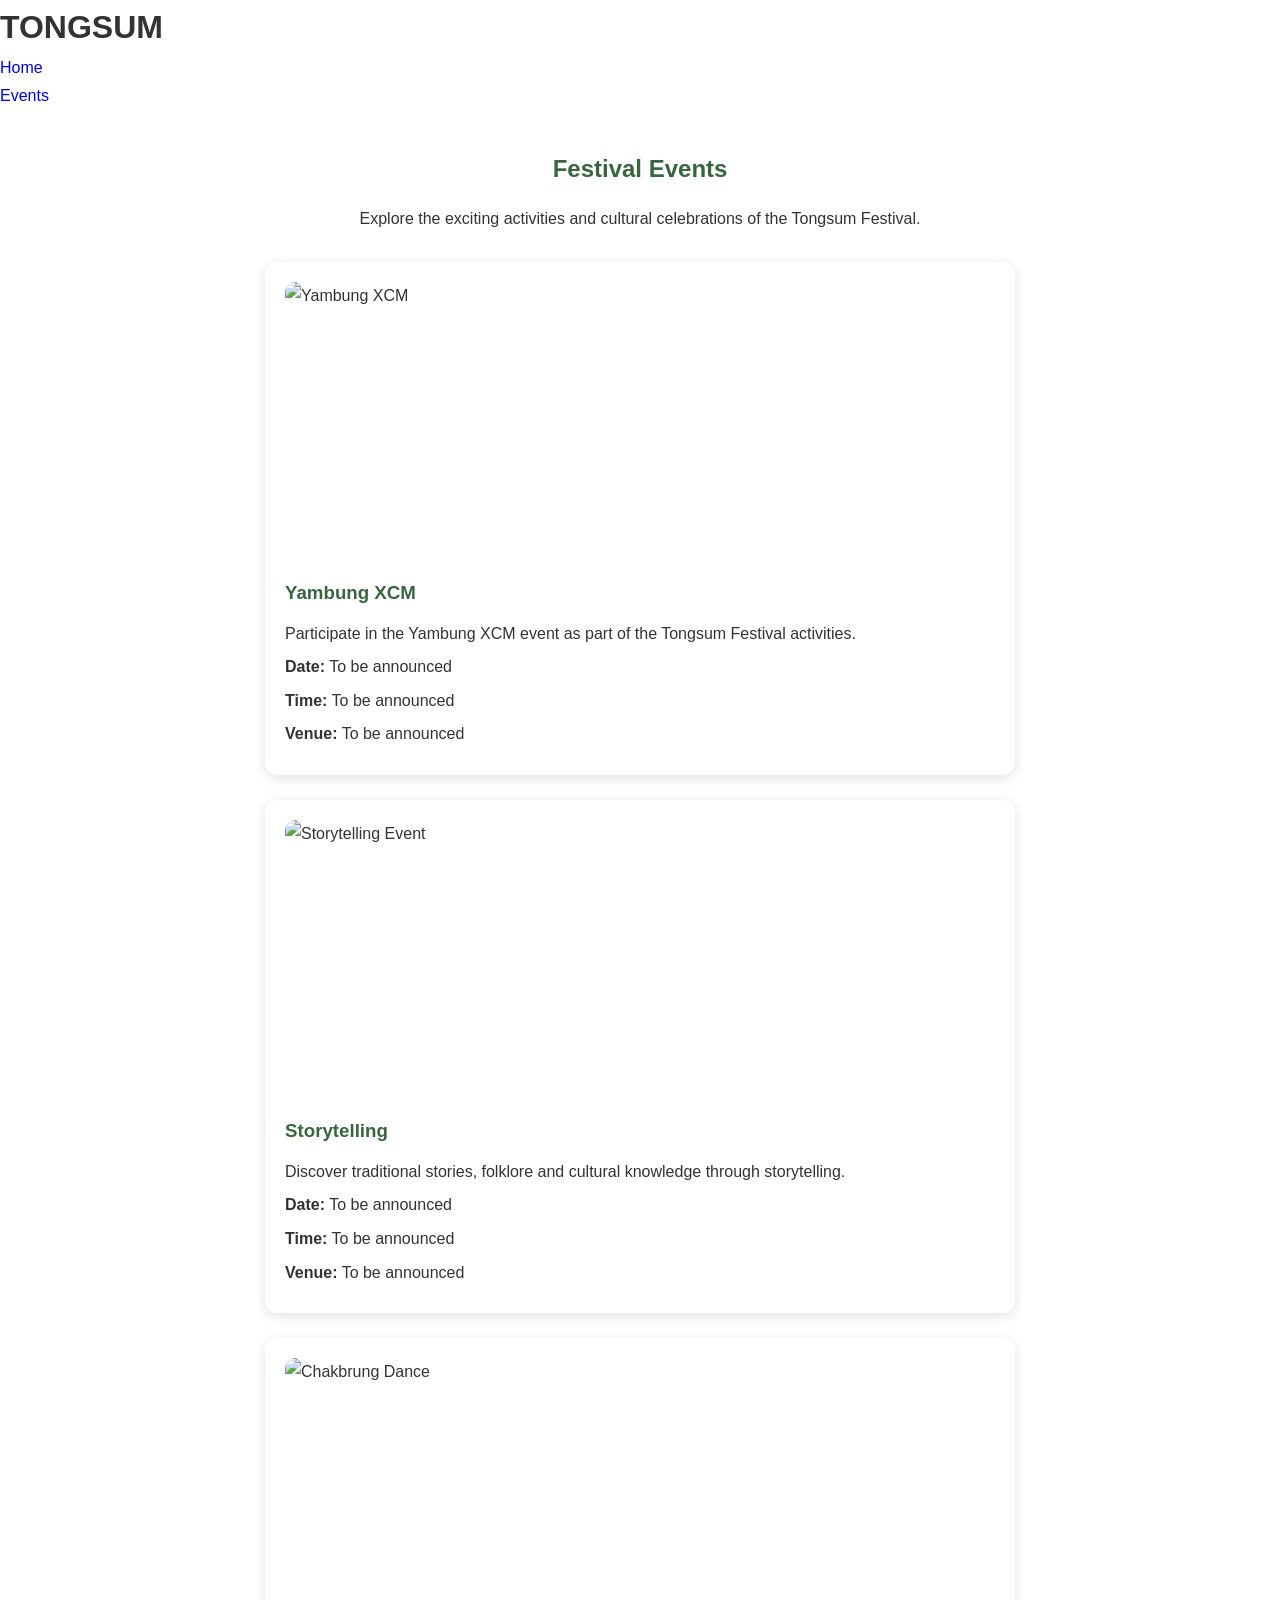
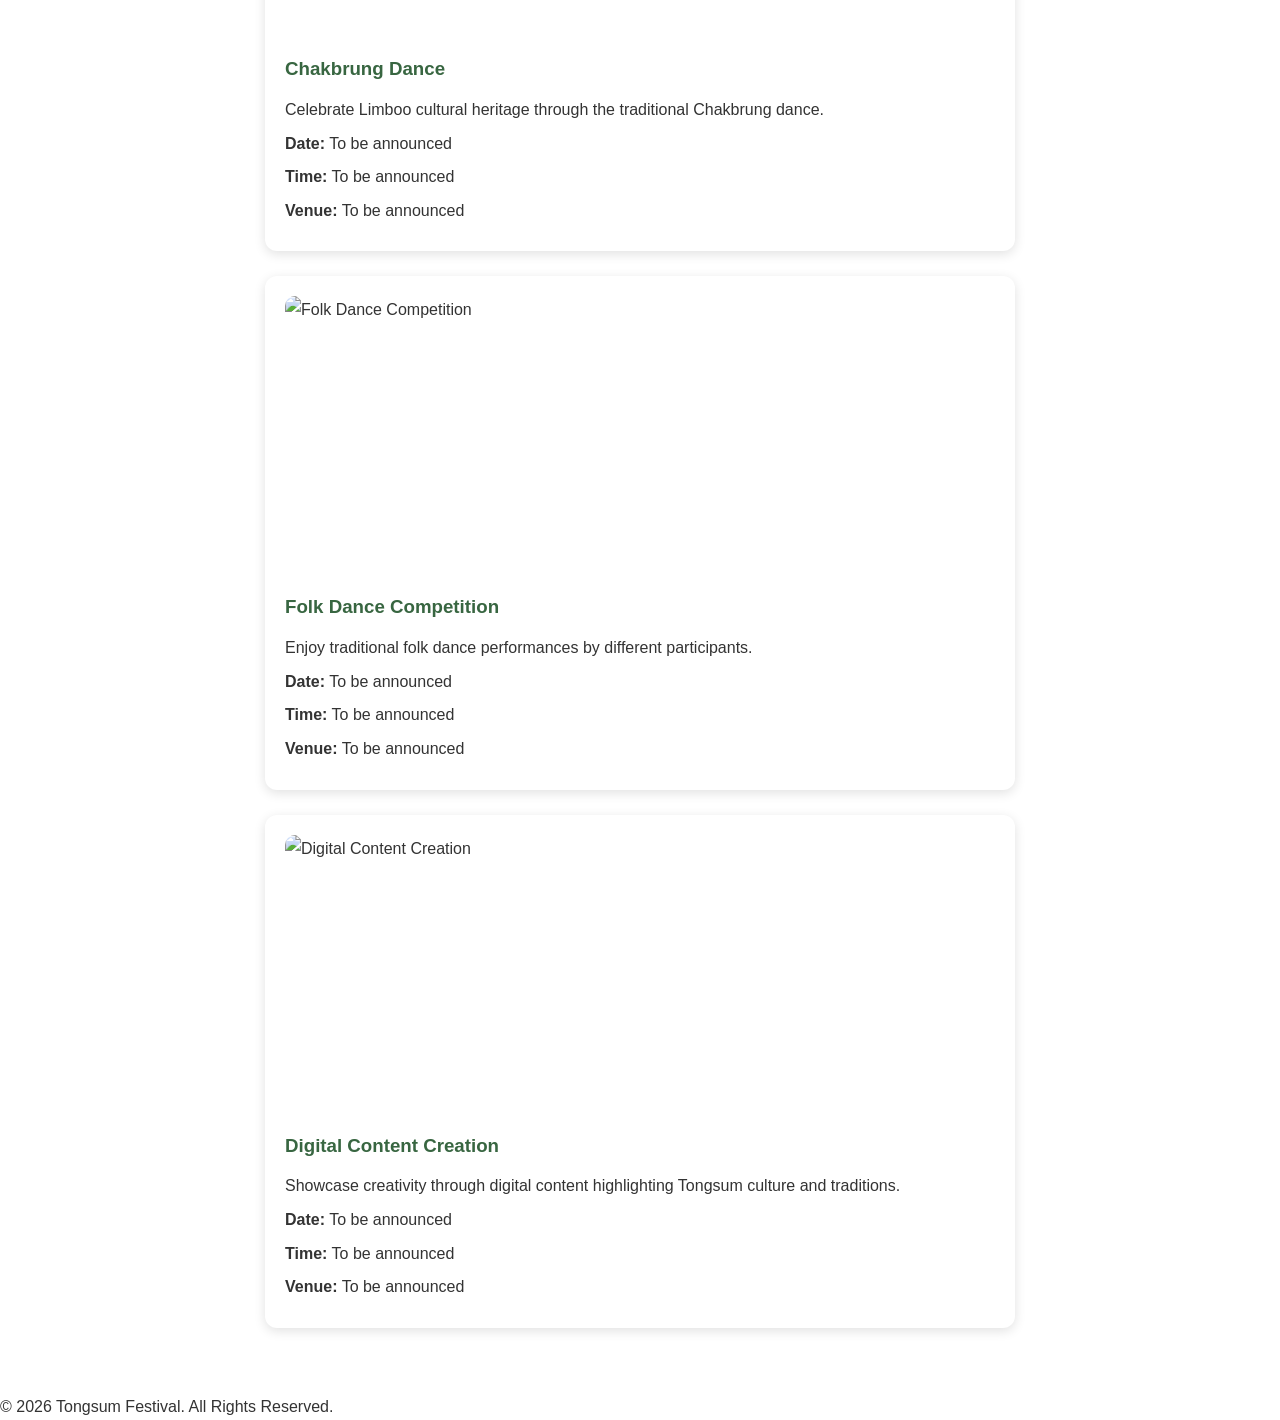
==== events.html @ 39ff5a94 "Add files via upload" ====
<!DOCTYPE html>
<html lang="en">

<head>
    <meta charset="UTF-8">
    <meta name="viewport" content="width=device-width, initial-scale=1.0">

    <title>Tongsum | Festival Events</title>

    <link rel="stylesheet" href="style.css">
</head>

<body>

    <!-- Header -->
    <header>
        <h1>TONGSUM</h1>

        <nav>
            <ul>
                <li><a href="index.html">Home</a></li>
                <li><a href="events.html">Events</a></li>
            </ul>
        </nav>
    </header>

    <!-- Events Section -->
    <main>

        <section class="events-section">

            <h2>Festival Events</h2>

            <p>
                Explore the exciting activities and cultural celebrations
                of the Tongsum Festival.
            </p>

            <!-- Event 1 -->
            <div class="event-card">

                <img src="images/yambung-xcm.jpg"
                     alt="Yambung XCM">

                <h3>Yambung XCM</h3>

                <p>
                    Participate in the Yambung XCM event as part
                    of the Tongsum Festival activities.
                </p>

                <p><strong>Date:</strong> To be announced</p>
                <p><strong>Time:</strong> To be announced</p>
                <p><strong>Venue:</strong> To be announced</p>

            </div>


            <!-- Event 2 -->
            <div class="event-card">

                <img src="images/storytelling.jpg"
                     alt="Storytelling Event">

                <h3>Storytelling</h3>

                <p>
                    Discover traditional stories, folklore and
                    cultural knowledge through storytelling.
                </p>

                <p><strong>Date:</strong> To be announced</p>
                <p><strong>Time:</strong> To be announced</p>
                <p><strong>Venue:</strong> To be announced</p>

            </div>


            <!-- Event 3 -->
            <div class="event-card">

                <img src="images/chakbrung.jpg"
                     alt="Chakbrung Dance">

                <h3>Chakbrung Dance</h3>

                <p>
                    Celebrate Limboo cultural heritage through
                    the traditional Chakbrung dance.
                </p>

                <p><strong>Date:</strong> To be announced</p>
                <p><strong>Time:</strong> To be announced</p>
                <p><strong>Venue:</strong> To be announced</p>

            </div>


            <!-- Event 4 -->
            <div class="event-card">

                <img src="images/folk-dance.jpg"
                     alt="Folk Dance Competition">

                <h3>Folk Dance Competition</h3>

                <p>
                    Enjoy traditional folk dance performances
                    by different participants.
                </p>

                <p><strong>Date:</strong> To be announced</p>
                <p><strong>Time:</strong> To be announced</p>
                <p><strong>Venue:</strong> To be announced</p>

            </div>


            <!-- Event 5 -->
            <div class="event-card">

                <img src="images/digital-content.jpg"
                     alt="Digital Content Creation">

                <h3>Digital Content Creation</h3>

                <p>
                    Showcase creativity through digital content
                    highlighting Tongsum culture and traditions.
                </p>

                <p><strong>Date:</strong> To be announced</p>
                <p><strong>Time:</strong> To be announced</p>
                <p><strong>Venue:</strong> To be announced</p>

            </div>

        </section>

    </main>


    <!-- Footer -->
    <footer>
        <p>&copy; 2026 Tongsum Festival. All Rights Reserved.</p>
    </footer>

</body>
</html>
---- style.css ----
/* GENERAL SETTINGS */
* {
    margin: 0;
    padding: 0;
    box-sizing: border-box;
    scroll-behavior: smooth;
}

:root {
    --green: #173e2b;
    --dark-green: #102c20;
    --gold: #d6ad61;
    --cream: #f8f6ef;
    --text: #333;
}

body {
    font-family: 'DM Sans', sans-serif;
    color: var(--text);
    line-height: 1.7;
    background: #fff;
}

.container {
    width: 88%;
    max-width: 1200px;
    margin: auto;
}

img {
    width: 100%;
    display: block;
    object-fit: cover;
}

a {
    text-decoration: none;
}


/* NAVIGATION */
.header {
    background: var(--dark-green);
    position: sticky;
    top: 0;
    z-index: 1000;
}

.navbar {
    min-height: 75px;
    display: flex;
    justify-content: space-between;
    align-items: center;
}

.logo,
.footer-logo {
    font-family: 'Playfair Display', serif;
    font-size: 28px;
    font-weight: 700;
    color: white;
}

.logo span,
.footer-logo span {
    color: var(--gold);
}

.nav-links {
    display: flex;
    gap: 32px;
    list-style: none;
}

.nav-links a {
    color: white;
    font-size: 14px;
    transition: 0.3s;
}

.nav-links a:hover {
    color: var(--gold);
}

.menu-toggle {
    display: none;
    border: none;
    background: transparent;
    color: white;
    font-size: 27px;
    cursor: pointer;
}


/* HERO */
.hero {
    min-height: 650px;
    background:
        url("images/hero.jpg") center/cover no-repeat;
    position: relative;
    display: flex;
    align-items: center;
    color: white;
}

.hero-overlay {
    position: absolute;
    inset: 0;
    background: linear-gradient(
        90deg,
        rgba(8, 30, 19, 0.88),
        rgba(8, 30, 19, 0.35)
    );
}

.hero-content {
    position: relative;
    z-index: 1;
    padding-top: 60px;
    padding-bottom: 60px;
}

.eyebrow {
    color: var(--gold);
    font-size: 12px;
    font-weight: 700;
    letter-spacing: 3px;
    margin-bottom: 12px;
}

.hero h1 {
    font-family: 'Playfair Display', serif;
    font-size: clamp(65px, 10vw, 110px);
    line-height: 1.1;
    letter-spacing: 5px;
}

.hero h2 {
    font-family: 'Playfair Display', serif;
    font-size: clamp(23px, 4vw, 38px);
    margin: 15px 0;
}

.hero-content > p:not(.eyebrow) {
    max-width: 570px;
    color: #eee;
    margin-bottom: 30px;
}

.btn {
    display: inline-block;
    background: var(--gold);
    color: var(--dark-green);
    padding: 13px 28px;
    border-radius: 4px;
    font-weight: 700;
    transition: 0.3s;
}

.btn:hover {
    background: white;
    transform: translateY(-3px);
}


/* COMMON SECTION */
.section {
    padding-top: 90px;
    padding-bottom: 90px;
}

.section-heading {
    text-align: center;
    margin-bottom: 50px;
}

.section-heading h2 {
    font-family: 'Playfair Display', serif;
    font-size: clamp(29px, 4vw, 42px);
    color: var(--green);
}

.heading-line {
    display: block;
    height: 3px;
    width: 65px;
    background: var(--gold);
    margin: 17px auto;
}

.light h2 {
    color: white;
}


/* ABOUT */
.about-grid,
.culture-grid {
    display: grid;
    grid-template-columns: 1fr 1fr;
    align-items: center;
    gap: 55px;
}

.about-image img,
.culture-image img {
    height: 400px;
    border-radius: 8px;
}

.about-text h3,
.culture-content h3 {
    font-family: 'Playfair Display', serif;
    font-size: 29px;
    color: var(--green);
    margin-bottom: 18px;
}

.about-text p,
.culture-content p {
    margin-bottom: 15px;
    color: #666;
}


/* SIGNIFICANCE */
.significance {
    background: var(--green);
}

.cards {
    display: grid;
    grid-template-columns: repeat(4, 1fr);
    gap: 22px;
}

.info-card {
    background: rgba(255,255,255,0.08);
    border: 1px solid rgba(255,255,255,0.15);
    border-radius: 8px;
    padding: 30px 22px;
    text-align: center;
    color: white;
    transition: 0.3s;
}

.info-card:hover {
    transform: translateY(-8px);
    background: rgba(255,255,255,0.14);
}

.card-icon {
    font-size: 42px;
    margin-bottom: 15px;
}

.info-card h3 {
    color: var(--gold);
    margin-bottom: 12px;
    font-family: 'Playfair Display', serif;
    font-size: 22px;
}

.info-card p {
    color: #e3e8e3;
    font-size: 14px;
}


/* CULTURE */
.culture-grid {
    grid-template-columns: 1fr 1fr;
}


/* TRADITIONS */
.traditions {
    background: var(--dark-green);
}

.tradition-grid {
    display: grid;
    grid-template-columns: repeat(3, 1fr);
    gap: 25px;
}

.tradition-item {
    overflow: hidden;
    border-radius: 8px;
    background: white;
}

.tradition-item img {
    height: 250px;
    transition: 0.5s;
}

.tradition-item:hover img {
    transform: scale(1.06);
}

.tradition-caption {
    padding: 22px;
}

.tradition-caption h3 {
    color: var(--green);
    font-family: 'Playfair Display', serif;
    margin-bottom: 8px;
}

.tradition-caption p {
    font-size: 14px;
    color: #666;
}


/* QUOTE */
.quote-section {
    background: var(--cream);
    padding: 75px 0;
    text-align: center;
}

.quote-mark {
    color: var(--gold);
    font-family: Georgia, serif;
    font-size: 90px;
    line-height: 1;
}

.quote-section h2 {
    max-width: 800px;
    margin: auto;
    font-family: 'Playfair Display', serif;
    font-size: clamp(25px, 4vw, 39px);
    color: var(--green);
}

.quote-subtitle {
    color: #98783c;
    letter-spacing: 2px;
    margin-top: 20px;
    font-size: 12px;
    font-weight: 700;
}


/* GALLERY */
.gallery-intro {
    color: #777;
    margin-top: 12px;
}

.gallery-grid {
    display: grid;
    grid-template-columns: repeat(2, 1fr);
    gap: 20px;
}

.gallery-grid img {
    height: 300px;
    border-radius: 8px;
    transition: 0.3s;
}

.gallery-grid img:hover {
    transform: scale(1.02);
}


/* FOOTER */
.footer {
    background: #0b2017;
    color: white;
    padding-top: 55px;
}

.footer-content {
    display: flex;
    justify-content: space-between;
    gap: 40px;
    padding-bottom: 40px;
}

.footer-content > div:first-child {
    max-width: 350px;
}

.footer-content p {
    color: #c4cec7;
    margin-top: 15px;
}

.footer-links {
    display: flex;
    flex-direction: column;
    gap: 8px;
}

.footer-links h3 {
    color: var(--gold);
    margin-bottom: 10px;
}

.footer-links a {
    color: #c4cec7;
}

.footer-links a:hover {
    color: var(--gold);
}

.copyright {
    border-top: 1px solid #34473c;
    padding: 20px;
    text-align: center;
    color: #aebbb2;
    font-size: 13px;
}


/* RESPONSIVE DESIGN */
@media (max-width: 900px) {

    .cards {
        grid-template-columns: repeat(2, 1fr);
    }

    .about-grid,
    .culture-grid {
        gap: 30px;
    }

    .nav-links {
        gap: 17px;
    }
}


@media (max-width: 650px) {

    .container {
        width: 90%;
    }

    .navbar {
        min-height: 65px;
    }

    .menu-toggle {
        display: block;
    }

    .nav-links {
        display: none;
        position: absolute;
        top: 65px;
        left: 0;
        width: 100%;
        background: var(--dark-green);
        flex-direction: column;
        padding: 20px 5%;
        gap: 18px;
    }

    .nav-links.active {
        display: flex;
    }

    .hero {
        min-height: 570px;
        background-position: center;
    }

    .hero h1 {
        letter-spacing: 2px;
    }

    .section {
        padding-top: 65px;
        padding-bottom: 65px;
    }

    .about-grid,
    .culture-grid {
        grid-template-columns: 1fr;
    }

    .about-image img,
    .culture-image img {
        height: 280px;
    }

    .cards {
        grid-template-columns: 1fr;
    }

    .tradition-grid {
        grid-template-columns: 1fr;
    }

    .gallery-grid {
        grid-template-columns: 1fr;
    }

    .gallery-grid img {
        height: 250px;
    }

    .footer-content {
        flex-direction: column;
    }
}


/* Events Page */

.events-section {
    padding: 40px 8%;
    text-align: center;
}

.events-section h2 {
    color: #386641;
    margin-bottom: 15px;
}

.events-section > p {
    margin-bottom: 30px;
}

.event-card {
    background: #ffffff;
    padding: 20px;
    margin: 25px auto;
    max-width: 750px;
    border-radius: 12px;
    box-shadow: 0 3px 12px rgba(0, 0, 0, 0.12);
    text-align: left;
}

.event-card img {
    width: 100%;
    height: 280px;
    object-fit: cover;
    border-radius: 10px;
    margin-bottom: 15px;
}

.event-card h3 {
    color: #386641;
    margin-bottom: 12px;
}

.event-card p {
    margin: 8px 0;
    line-height: 1.6;
}

@media (max-width: 600px) {
    .events-section {
        padding: 25px 5%;
    }

    .event-card img {
        height: 200px;
    }
}
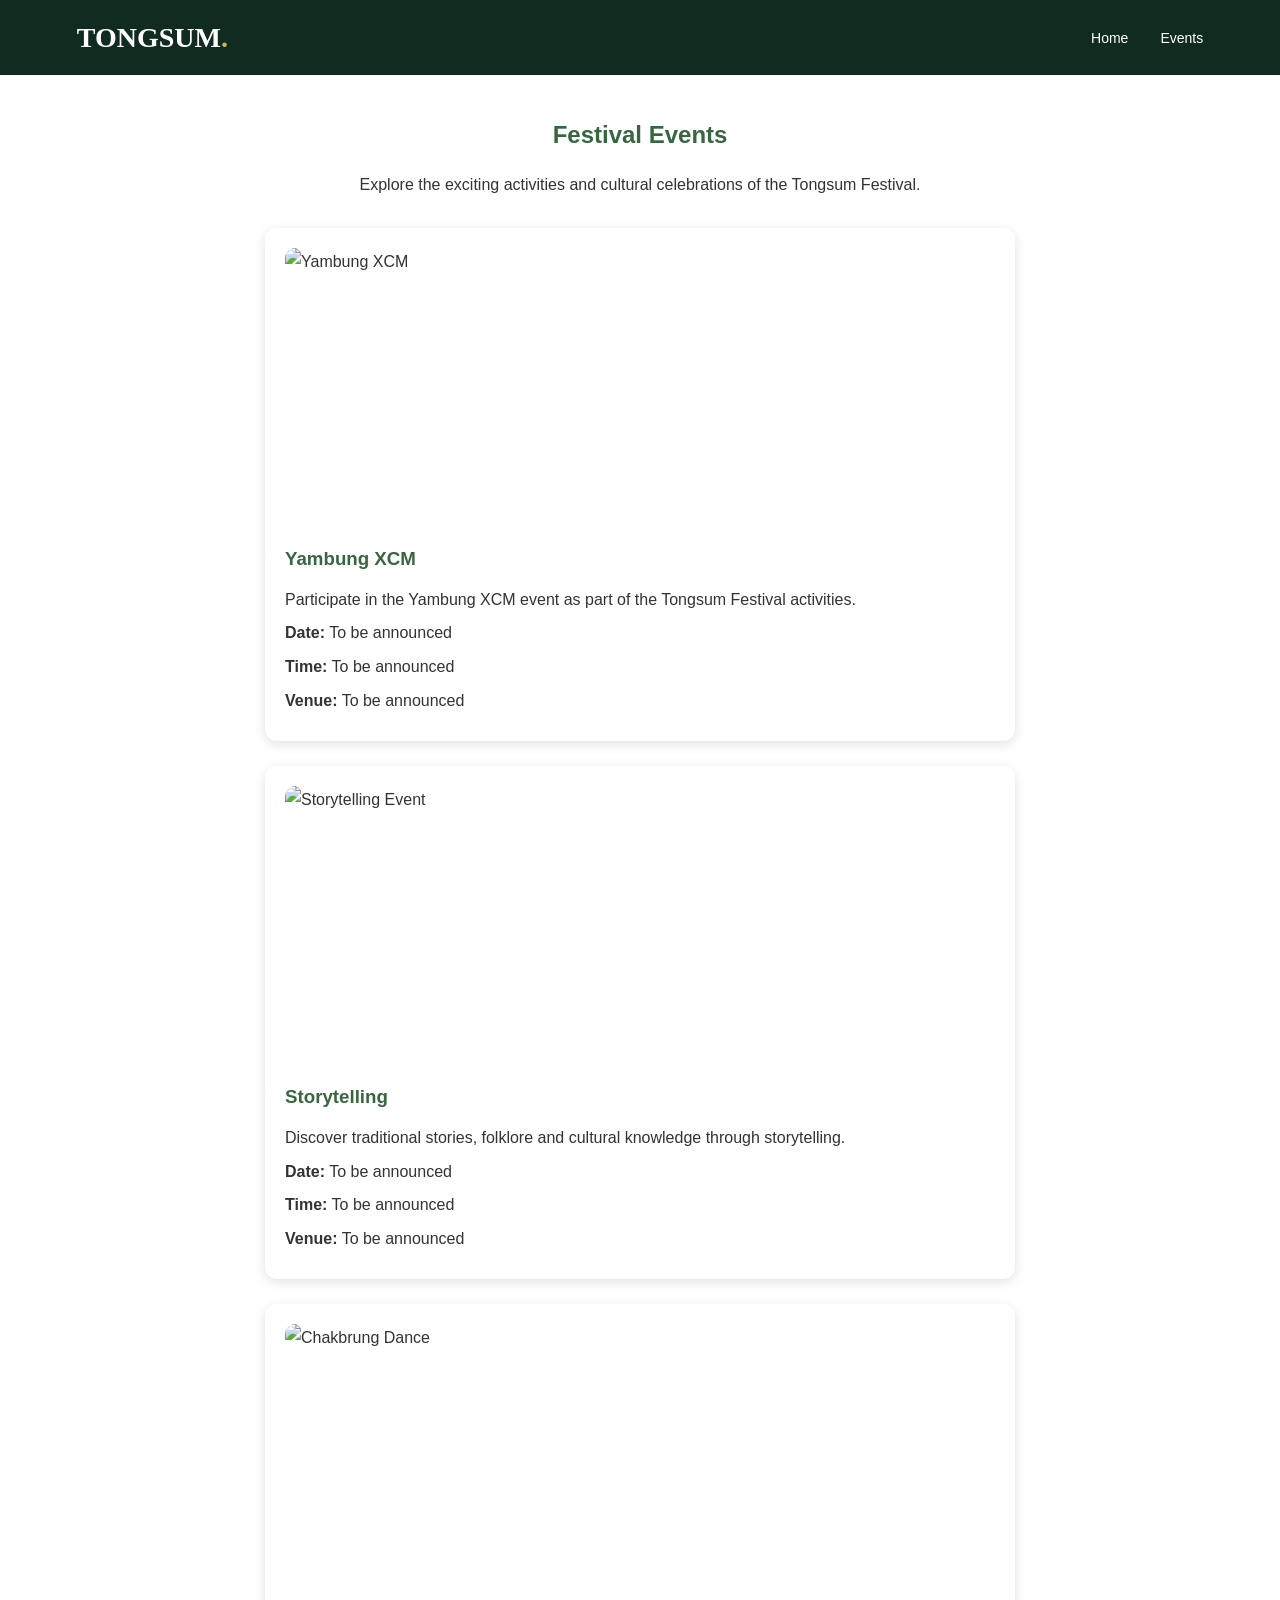
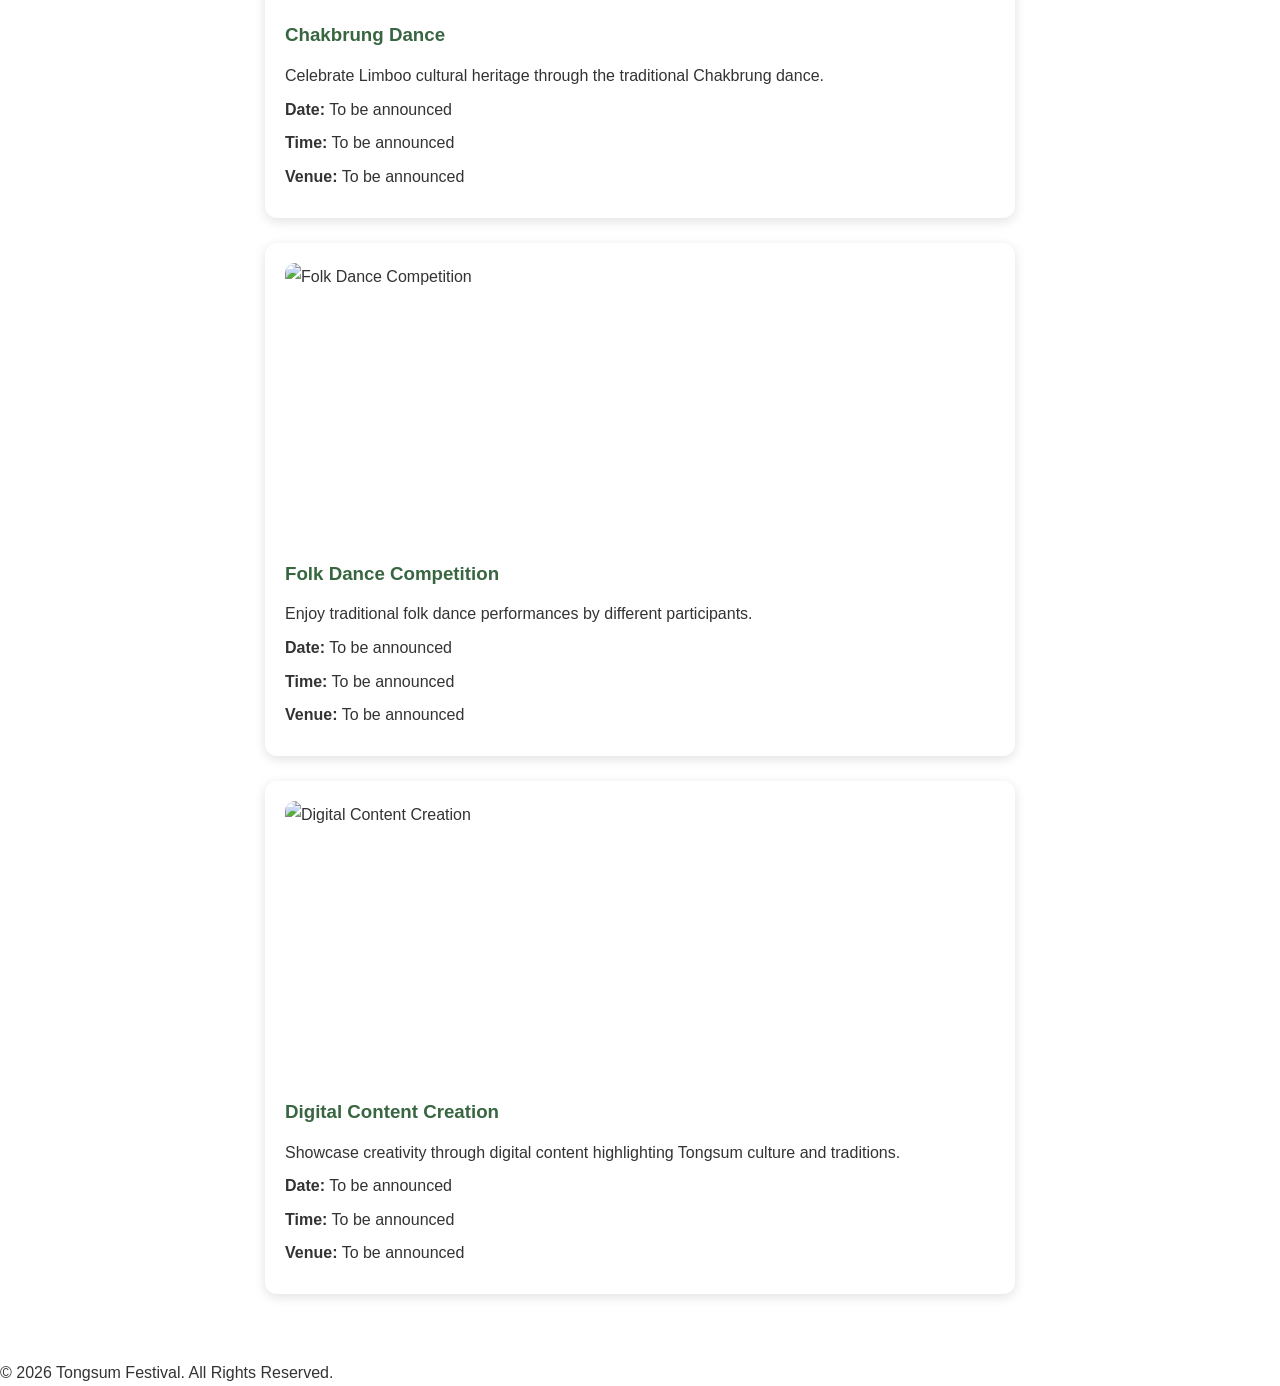
==== commit 3c94b02d: "Add files via upload" ====
--- a/events.html
+++ b/events.html
@@ -14,16 +14,22 @@
 <body>
 
     <!-- Header -->
-    <header>
-        <h1>TONGSUM</h1>
+<header class="header">
+    <div class="container navbar">
+
+        <a href="index.html" class="logo">
+            TONGSUM<span>.</span>
+        </a>
 
         <nav>
-            <ul>
+            <ul class="nav-links">
                 <li><a href="index.html">Home</a></li>
                 <li><a href="events.html">Events</a></li>
             </ul>
         </nav>
-    </header>
+
+    </div>
+</header>
 
     <!-- Events Section -->
     <main>
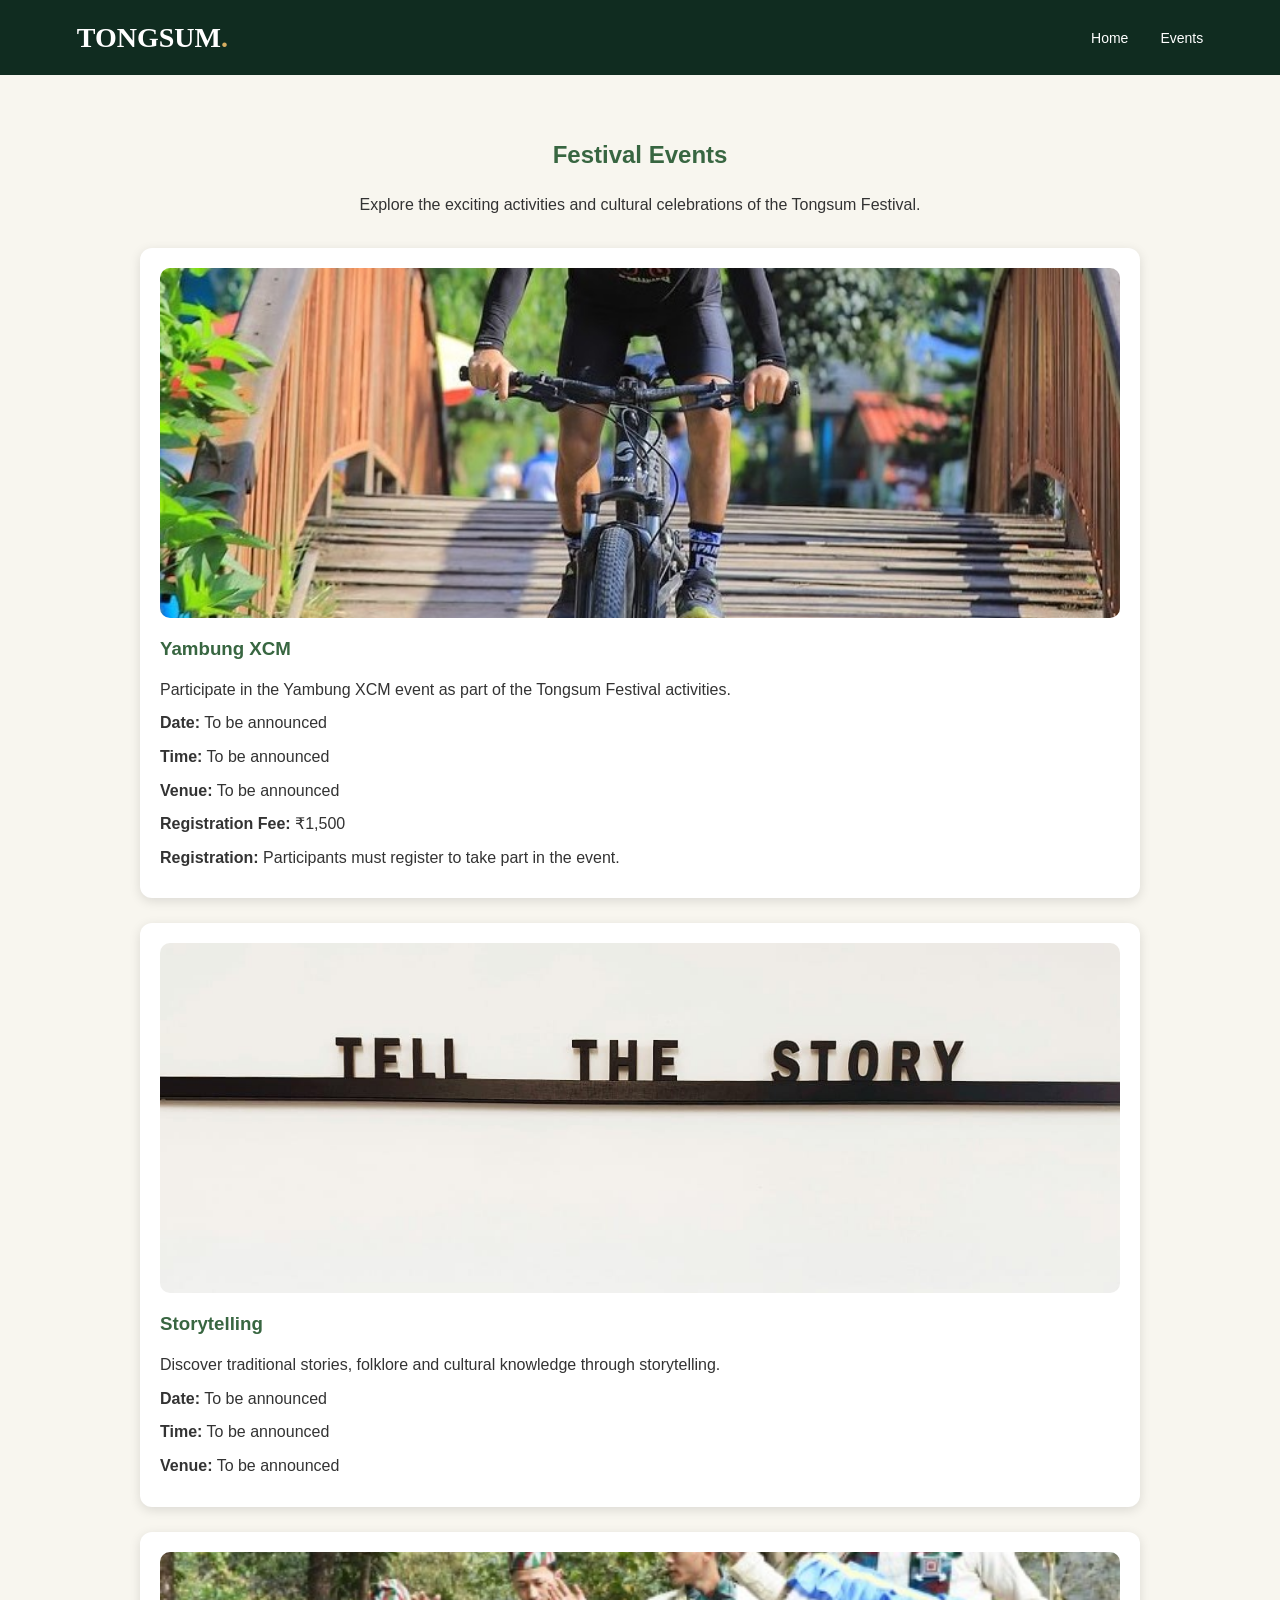
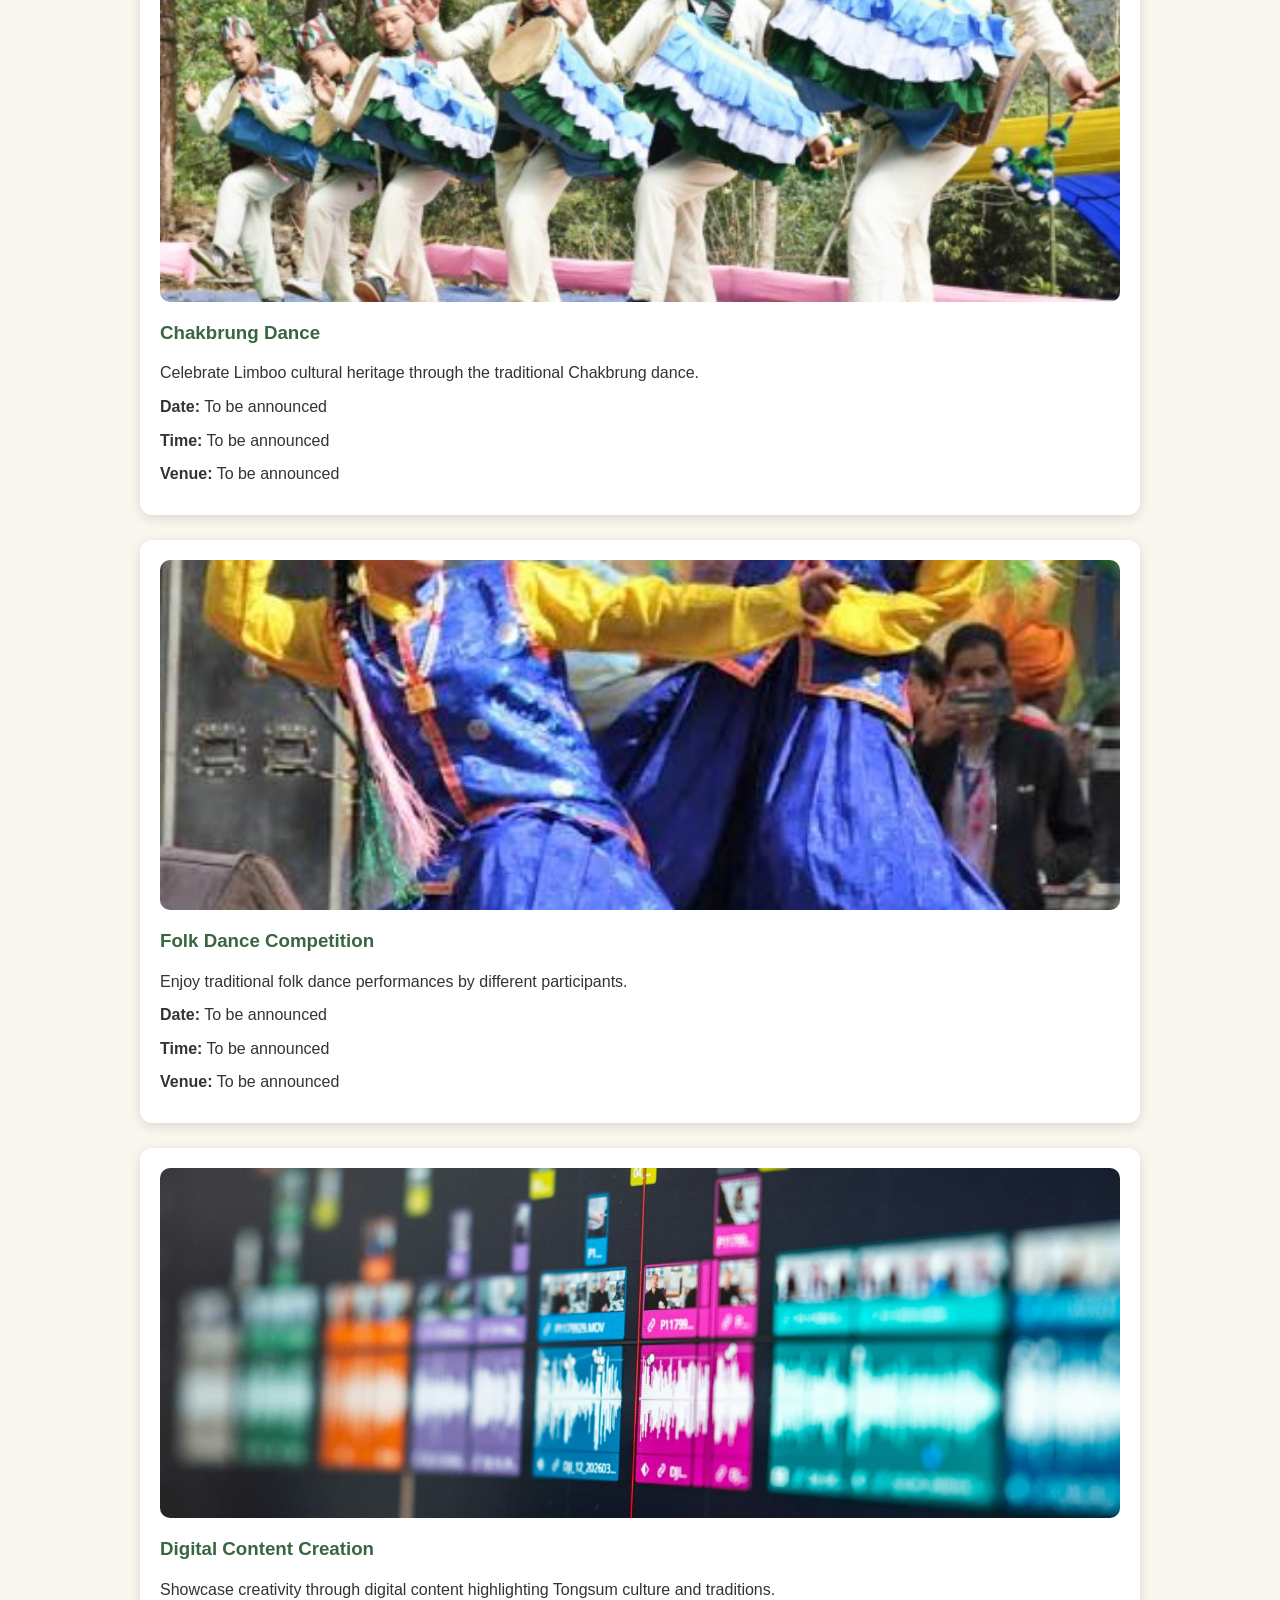
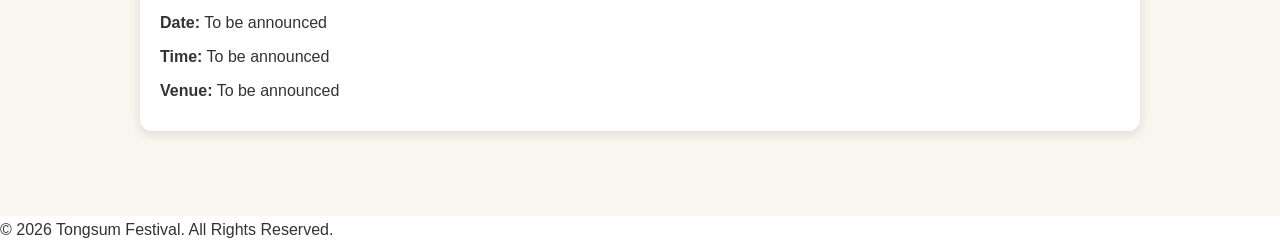
==== commit 8326eab1: "Add files via upload" ====
--- a/events.html
+++ b/events.html
@@ -59,6 +59,8 @@
                 <p><strong>Date:</strong> To be announced</p>
                 <p><strong>Time:</strong> To be announced</p>
                 <p><strong>Venue:</strong> To be announced</p>
+                <p><strong>Registration Fee:</strong> ₹1,500</p>
+                <p><strong>Registration:</strong> Participants must register to take part in the event.</p>
 
             </div>
 
--- a/style.css
+++ b/style.css
@@ -518,8 +518,10 @@
 /* Events Page */
 
 .events-section {
-    padding: 40px 8%;
+    padding: 60px 8%;
     text-align: center;
+    background: var(--cream);
+    min-height: 100vh;
 }
 
 .events-section h2 {
@@ -535,7 +537,7 @@
     background: #ffffff;
     padding: 20px;
     margin: 25px auto;
-    max-width: 750px;
+    max-width: 1000px;
     border-radius: 12px;
     box-shadow: 0 3px 12px rgba(0, 0, 0, 0.12);
     text-align: left;
@@ -543,7 +545,7 @@
 
 .event-card img {
     width: 100%;
-    height: 280px;
+    height: 350px;
     object-fit: cover;
     border-radius: 10px;
     margin-bottom: 15px;
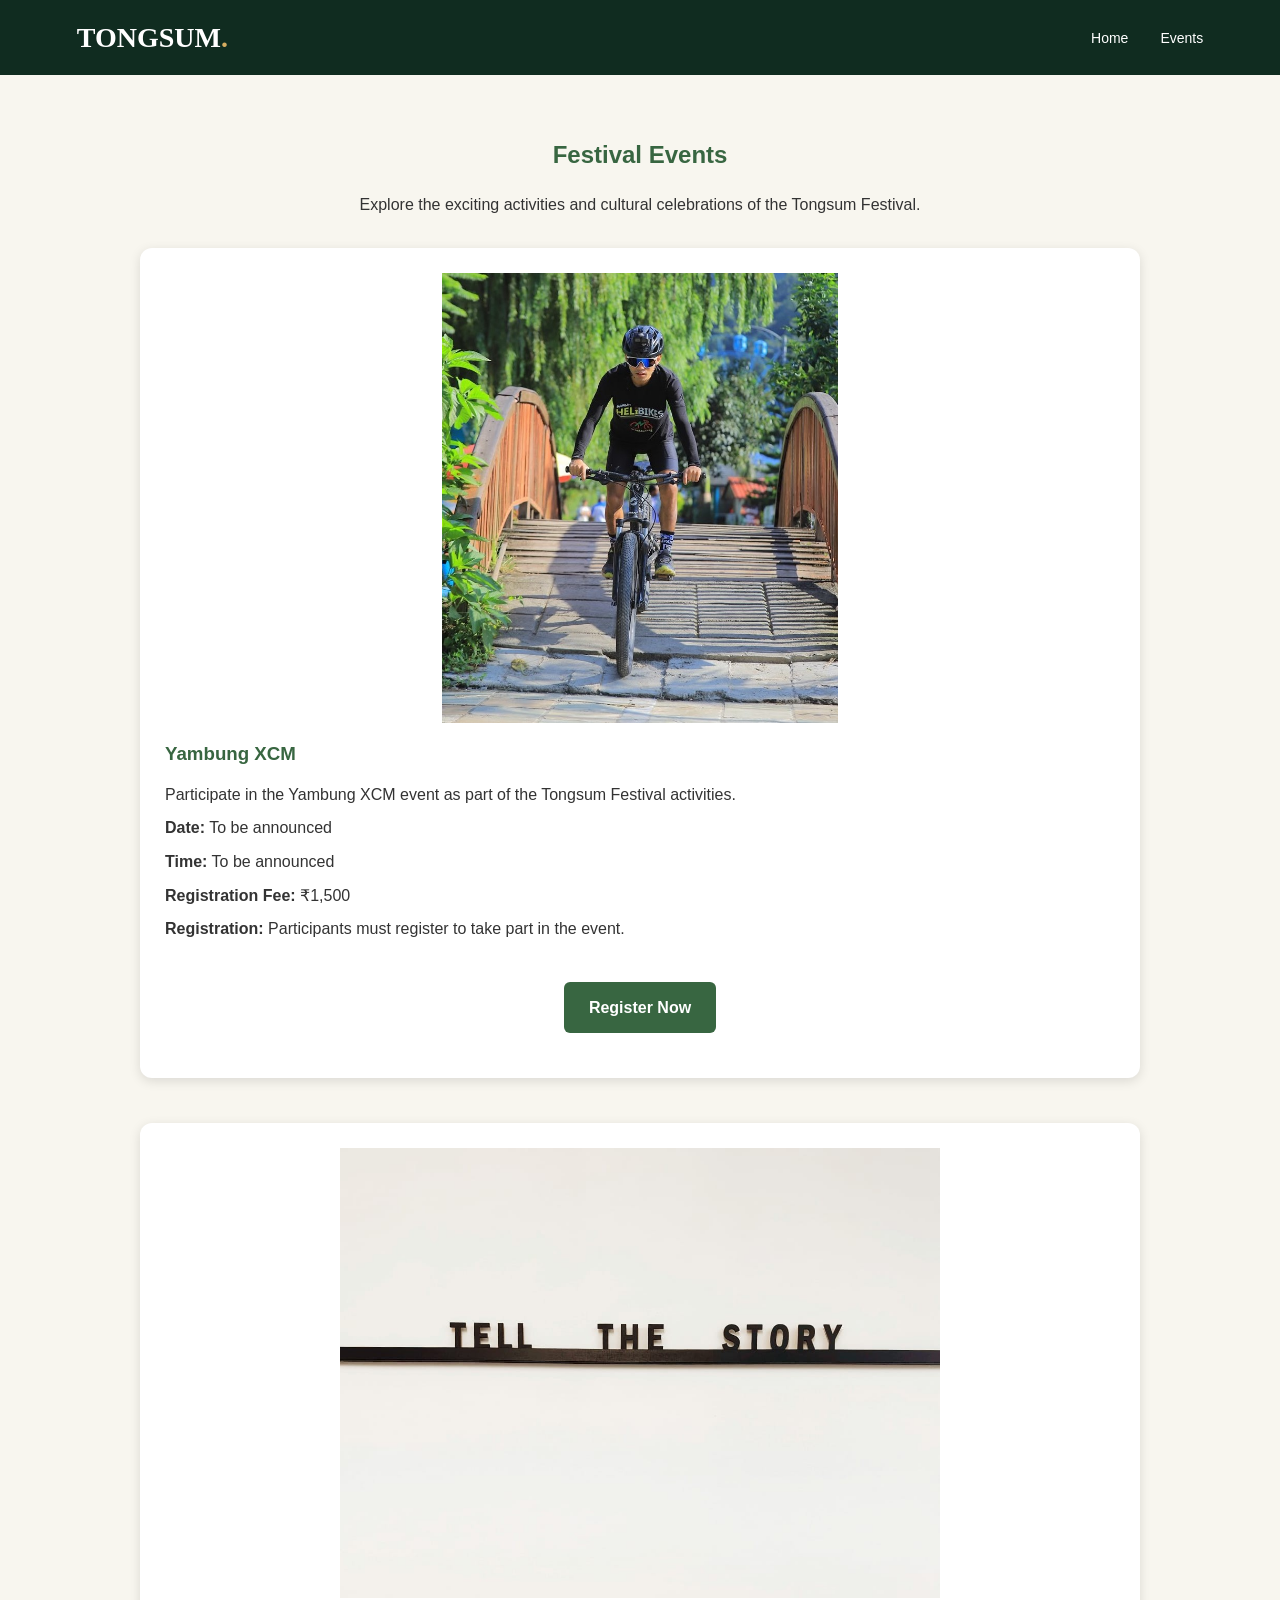
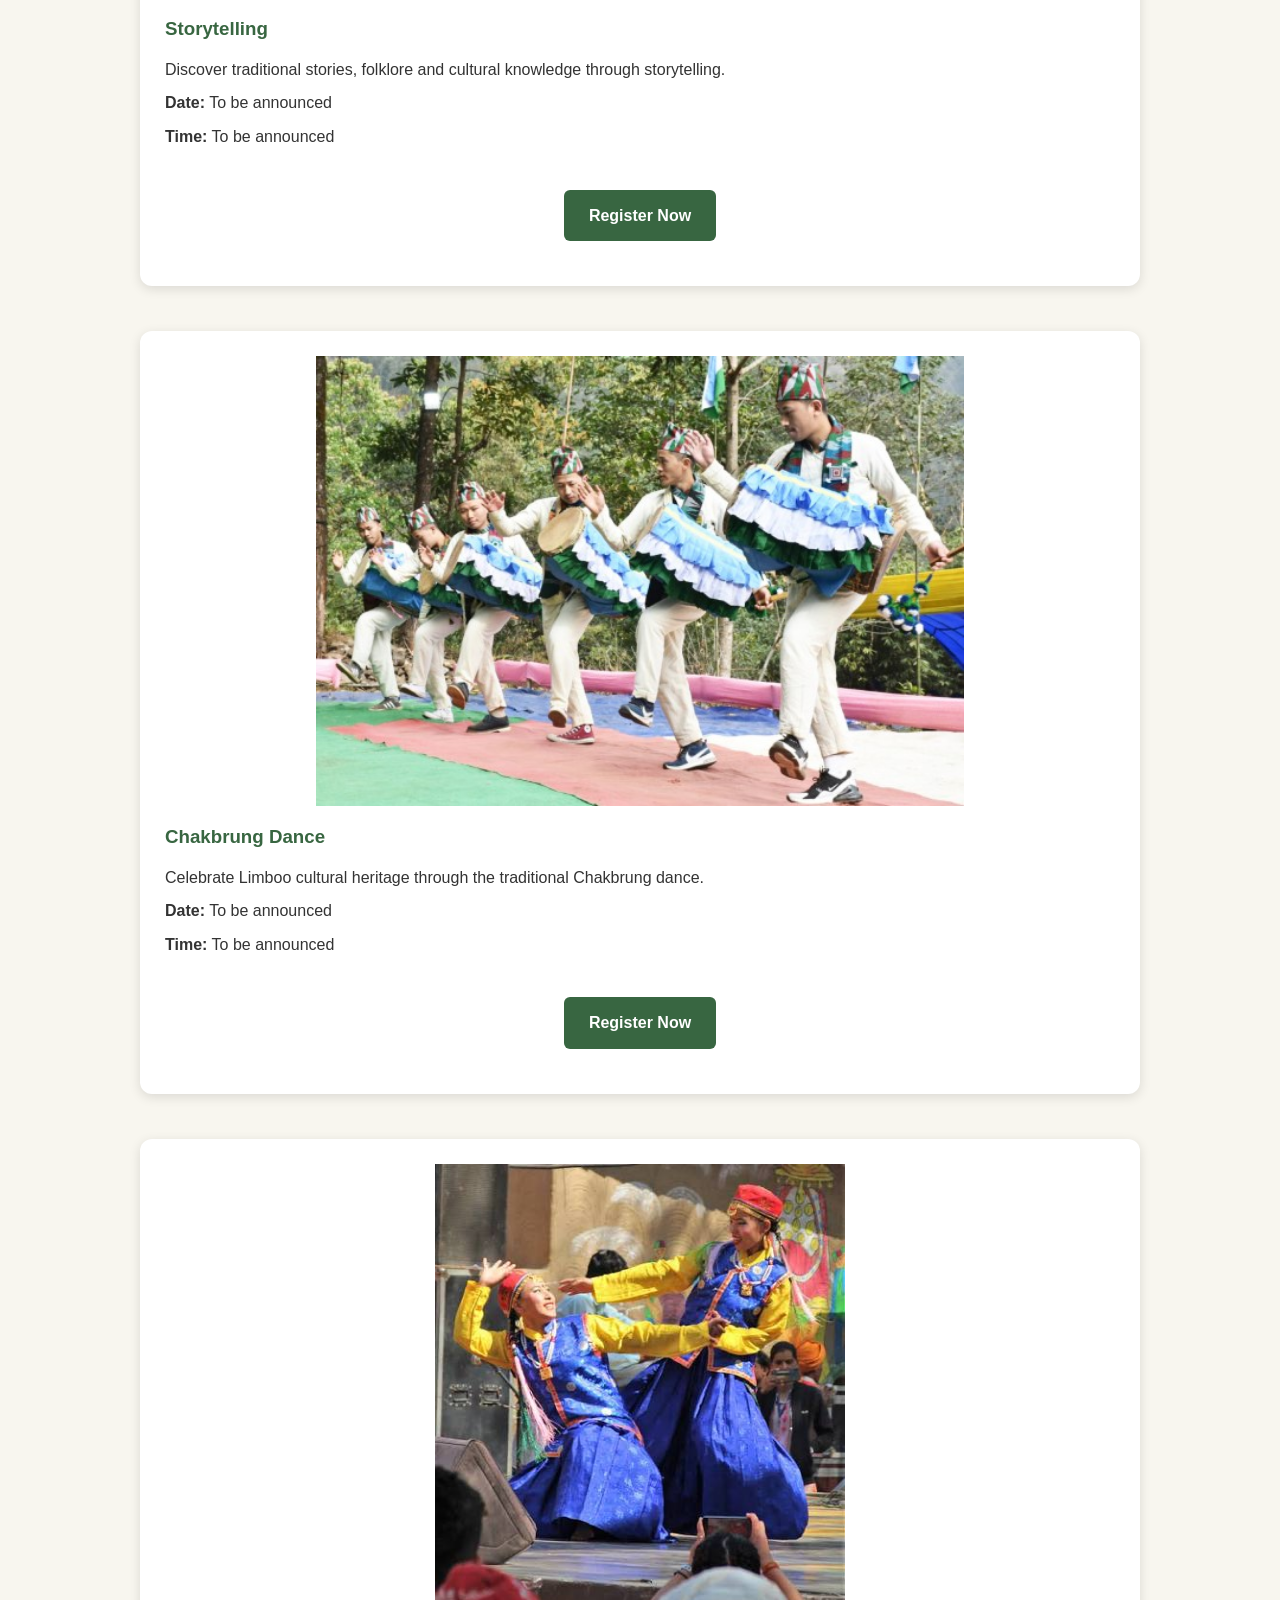
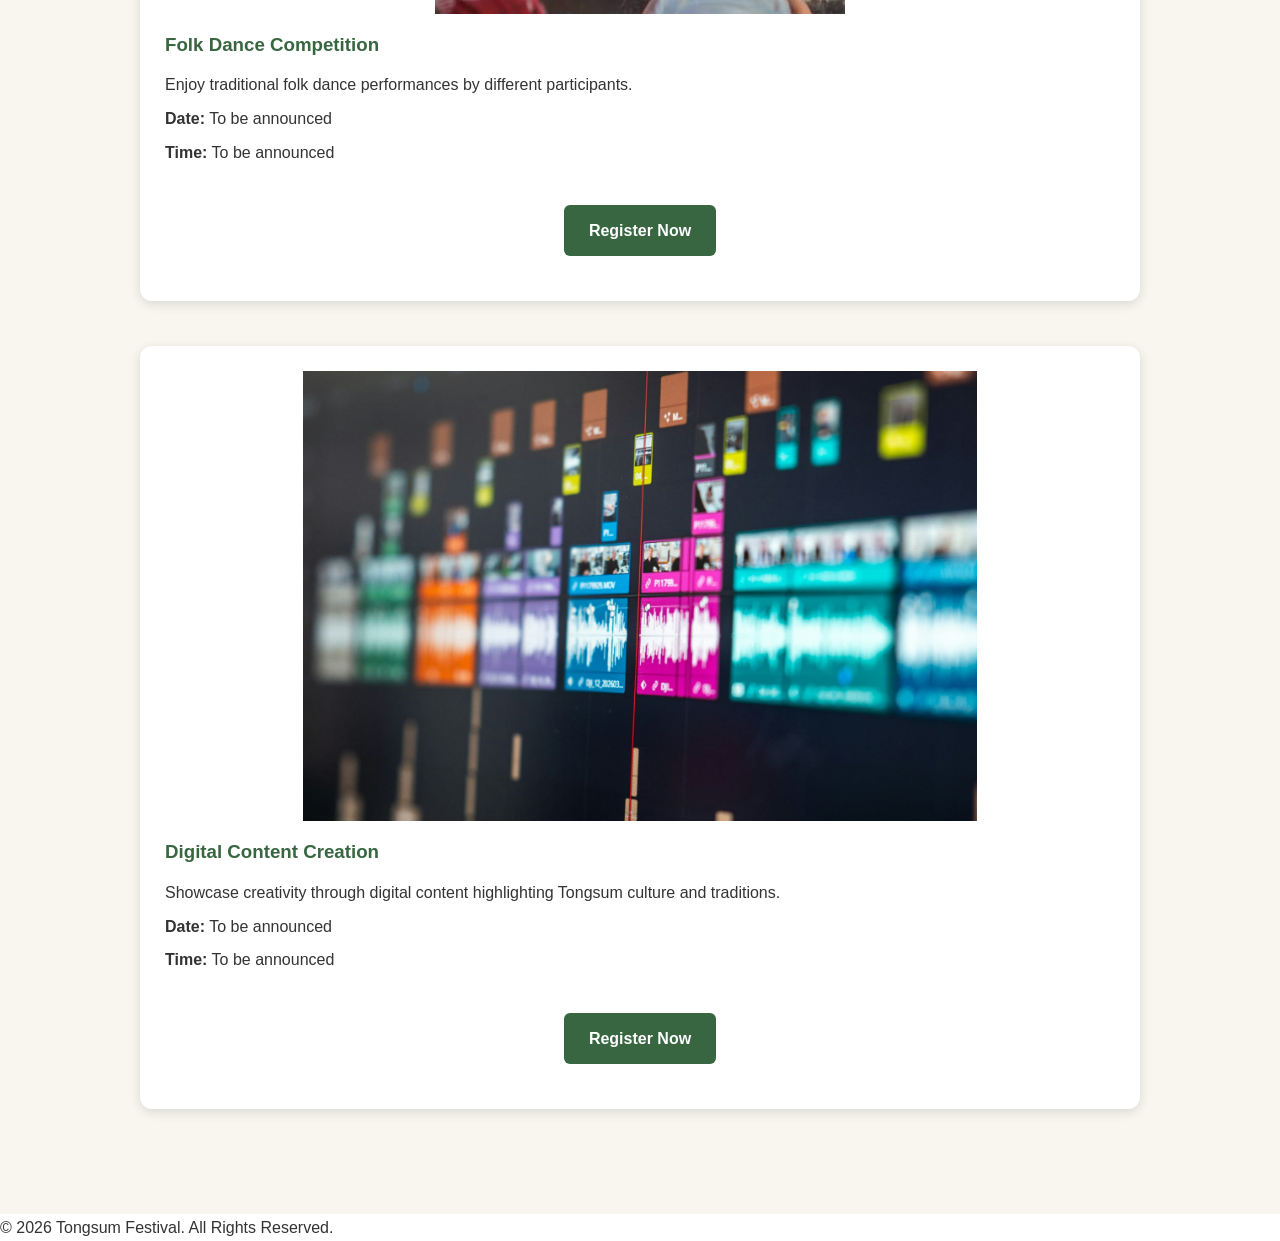
==== commit 210b6368: "Add files via upload" ====
--- a/events.html
+++ b/events.html
@@ -5,35 +5,29 @@
 <head>
     <meta charset="UTF-8">
     <meta name="viewport" content="width=device-width, initial-scale=1.0">
-
     <title>Tongsum | Festival Events</title>
-
     <link rel="stylesheet" href="style.css">
 </head>
 
 <body>
 
     <!-- Header -->
-<header class="header">
-    <div class="container navbar">
+    <header class="header">
+        <div class="container navbar">
+            <a href="index.html" class="logo">
+                TONGSUM<span>.</span>
+            </a>
 
-        <a href="index.html" class="logo">
-            TONGSUM<span>.</span>
-        </a>
+            <nav>
+                <ul class="nav-links">
+                    <li><a href="index.html">Home</a></li>
+                    <li><a href="events.html">Events</a></li>
+                </ul>
+            </nav>
+        </div>
+    </header>
 
-        <nav>
-            <ul class="nav-links">
-                <li><a href="index.html">Home</a></li>
-                <li><a href="events.html">Events</a></li>
-            </ul>
-        </nav>
-
-    </div>
-</header>
-
-    <!-- Events Section -->
     <main>
-
         <section class="events-section">
 
             <h2>Festival Events</h2>
@@ -46,108 +40,122 @@
             <!-- Event 1 -->
             <div class="event-card">
 
-                <img src="images/yambung-xcm.jpg"
-                     alt="Yambung XCM">
+                <img src="images/yambung-xcm.jpg" alt="Yambung XCM">
 
                 <h3>Yambung XCM</h3>
 
-                <p>
-                    Participate in the Yambung XCM event as part
-                    of the Tongsum Festival activities.
-                </p>
+                <p>Participate in the Yambung XCM event as part
+                   of the Tongsum Festival activities.</p>
 
                 <p><strong>Date:</strong> To be announced</p>
                 <p><strong>Time:</strong> To be announced</p>
-                <p><strong>Venue:</strong> To be announced</p>
                 <p><strong>Registration Fee:</strong> ₹1,500</p>
                 <p><strong>Registration:</strong> Participants must register to take part in the event.</p>
 
+                <div class="register-container">
+                    <a href="https://docs.google.com/forms/d/e/1FAIpQLSftrpKSOLo7Bh1quTeNrvME7EjL8x2INw-Up850yJGy06LkeA/viewform?usp=pp_url&entry.790058781=Yambung+XCM"
+                       target="_blank"
+                       class="register-btn">
+                        Register Now
+                    </a>
+                </div>
+
             </div>
-
 
             <!-- Event 2 -->
             <div class="event-card">
 
-                <img src="images/storytelling.jpg"
-                     alt="Storytelling Event">
+                <img src="images/storytelling.jpg" alt="Storytelling">
 
                 <h3>Storytelling</h3>
 
-                <p>
-                    Discover traditional stories, folklore and
-                    cultural knowledge through storytelling.
-                </p>
+                <p>Discover traditional stories, folklore and
+                   cultural knowledge through storytelling.</p>
 
                 <p><strong>Date:</strong> To be announced</p>
                 <p><strong>Time:</strong> To be announced</p>
-                <p><strong>Venue:</strong> To be announced</p>
+
+                <div class="register-container">
+                    <a href="https://docs.google.com/forms/d/e/1FAIpQLSftrpKSOLo7Bh1quTeNrvME7EjL8x2INw-Up850yJGy06LkeA/viewform?usp=pp_url&entry.790058781=Storytelling"
+                       target="_blank"
+                       class="register-btn">
+                        Register Now
+                    </a>
+                </div>
 
             </div>
-
 
             <!-- Event 3 -->
             <div class="event-card">
 
-                <img src="images/chakbrung.jpg"
-                     alt="Chakbrung Dance">
+                <img src="images/chakbrung.jpg" alt="Chakbrung Dance">
 
                 <h3>Chakbrung Dance</h3>
 
-                <p>
-                    Celebrate Limboo cultural heritage through
-                    the traditional Chakbrung dance.
-                </p>
+                <p>Celebrate Limboo cultural heritage through
+                   the traditional Chakbrung dance.</p>
 
                 <p><strong>Date:</strong> To be announced</p>
                 <p><strong>Time:</strong> To be announced</p>
-                <p><strong>Venue:</strong> To be announced</p>
+
+                <div class="register-container">
+                    <a href="https://docs.google.com/forms/d/e/1FAIpQLSftrpKSOLo7Bh1quTeNrvME7EjL8x2INw-Up850yJGy06LkeA/viewform?usp=pp_url&entry.790058781=Chakbrung+Dance"
+                       target="_blank"
+                       class="register-btn">
+                        Register Now
+                    </a>
+                </div>
 
             </div>
-
 
             <!-- Event 4 -->
             <div class="event-card">
 
-                <img src="images/folk-dance.jpg"
-                     alt="Folk Dance Competition">
+                <img src="images/folk-dance.jpg" alt="Folk Dance Competition">
 
                 <h3>Folk Dance Competition</h3>
 
-                <p>
-                    Enjoy traditional folk dance performances
-                    by different participants.
-                </p>
+                <p>Enjoy traditional folk dance performances
+                   by different participants.</p>
 
                 <p><strong>Date:</strong> To be announced</p>
                 <p><strong>Time:</strong> To be announced</p>
-                <p><strong>Venue:</strong> To be announced</p>
+
+                <div class="register-container">
+                    <a href="https://docs.google.com/forms/d/e/1FAIpQLSftrpKSOLo7Bh1quTeNrvME7EjL8x2INw-Up850yJGy06LkeA/viewform?usp=pp_url&entry.790058781=Folk+Dance+Competition"
+                       target="_blank"
+                       class="register-btn">
+                        Register Now
+                    </a>
+                </div>
 
             </div>
-
 
             <!-- Event 5 -->
             <div class="event-card">
 
-                <img src="images/digital-content.jpg"
-                     alt="Digital Content Creation">
+                <img src="images/digital-content.jpg" alt="Digital Content Creation">
 
                 <h3>Digital Content Creation</h3>
 
-                <p>
-                    Showcase creativity through digital content
-                    highlighting Tongsum culture and traditions.
-                </p>
+                <p>Showcase creativity through digital content
+                   highlighting Tongsum culture and traditions.</p>
 
                 <p><strong>Date:</strong> To be announced</p>
                 <p><strong>Time:</strong> To be announced</p>
-                <p><strong>Venue:</strong> To be announced</p>
+
+                <div class="register-container">
+                    <a href="https://docs.google.com/forms/d/e/1FAIpQLSftrpKSOLo7Bh1quTeNrvME7EjL8x2INw-Up850yJGy06LkeA/viewform?usp=pp_url&entry.790058781=Digital+Content+Creation"
+                       target="_blank"
+                       class="register-btn">
+                        Register Now
+                    </a>
+                </div>
 
             </div>
 
         </section>
-
     </main>
-
 
     <!-- Footer -->
     <footer>
--- a/style.css
+++ b/style.css
@@ -535,18 +535,20 @@
 
 .event-card {
     background: #ffffff;
-    padding: 20px;
-    margin: 25px auto;
+    padding: 25px;
+    margin: 30px auto 45px;
     max-width: 1000px;
     border-radius: 12px;
     box-shadow: 0 3px 12px rgba(0, 0, 0, 0.12);
     text-align: left;
+    display: flow-root;
 }
 
 .event-card img {
     width: 100%;
-    height: 350px;
-    object-fit: cover;
+    height: auto;
+    max-height: 450px;
+    object-fit: contain;
     border-radius: 10px;
     margin-bottom: 15px;
 }
@@ -570,3 +572,28 @@
         height: 200px;
     }
 }
+
+/* Registration Button */
+
+.register-btn {
+    display: inline-block;
+    background-color: #386641;
+    color: white;
+    padding: 12px 25px;
+    border-radius: 6px;
+    text-decoration: none;
+    font-weight: bold;
+    margin-top: 15px;
+    transition: 0.3s;
+}
+
+.register-btn:hover {
+    background-color: #25482d;
+    transform: translateY(-2px);
+}
+
+.register-container {
+    text-align: center;
+    margin-top: 25px;
+    margin-bottom: 20px;
+}
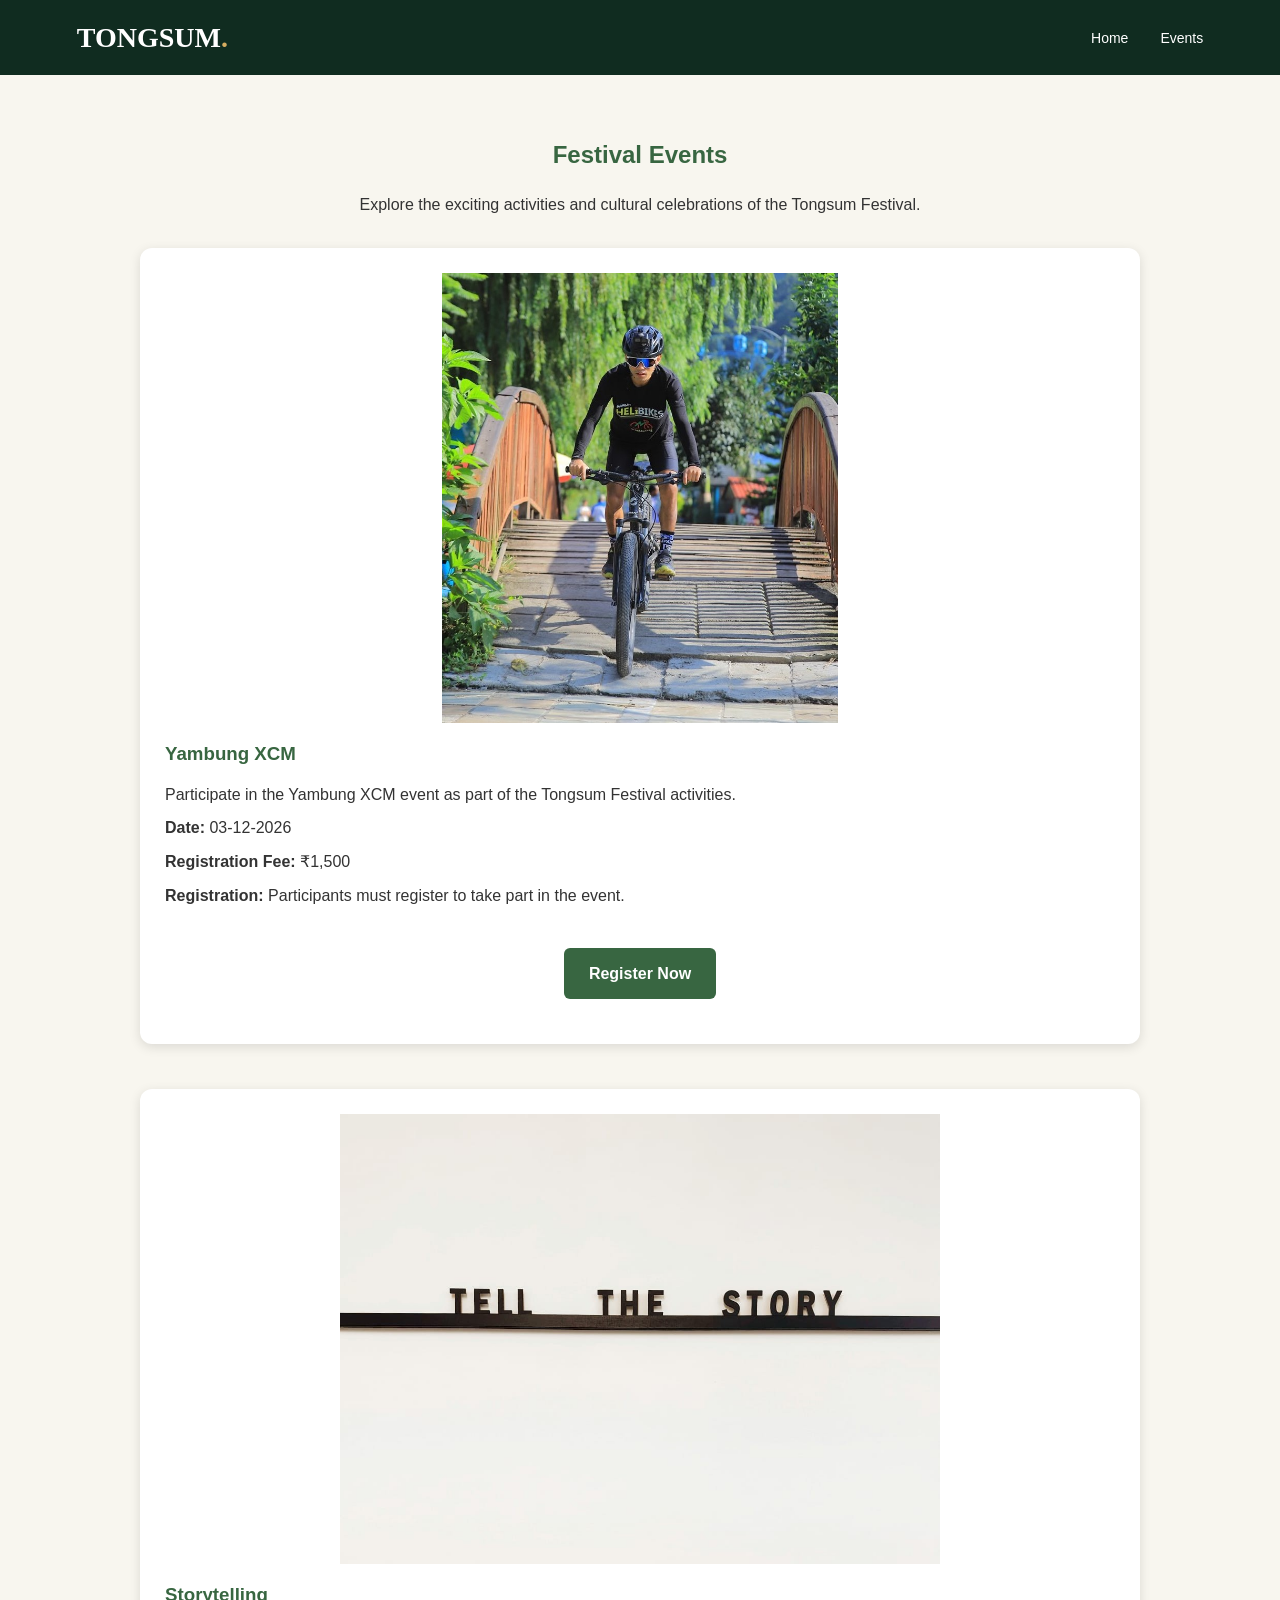
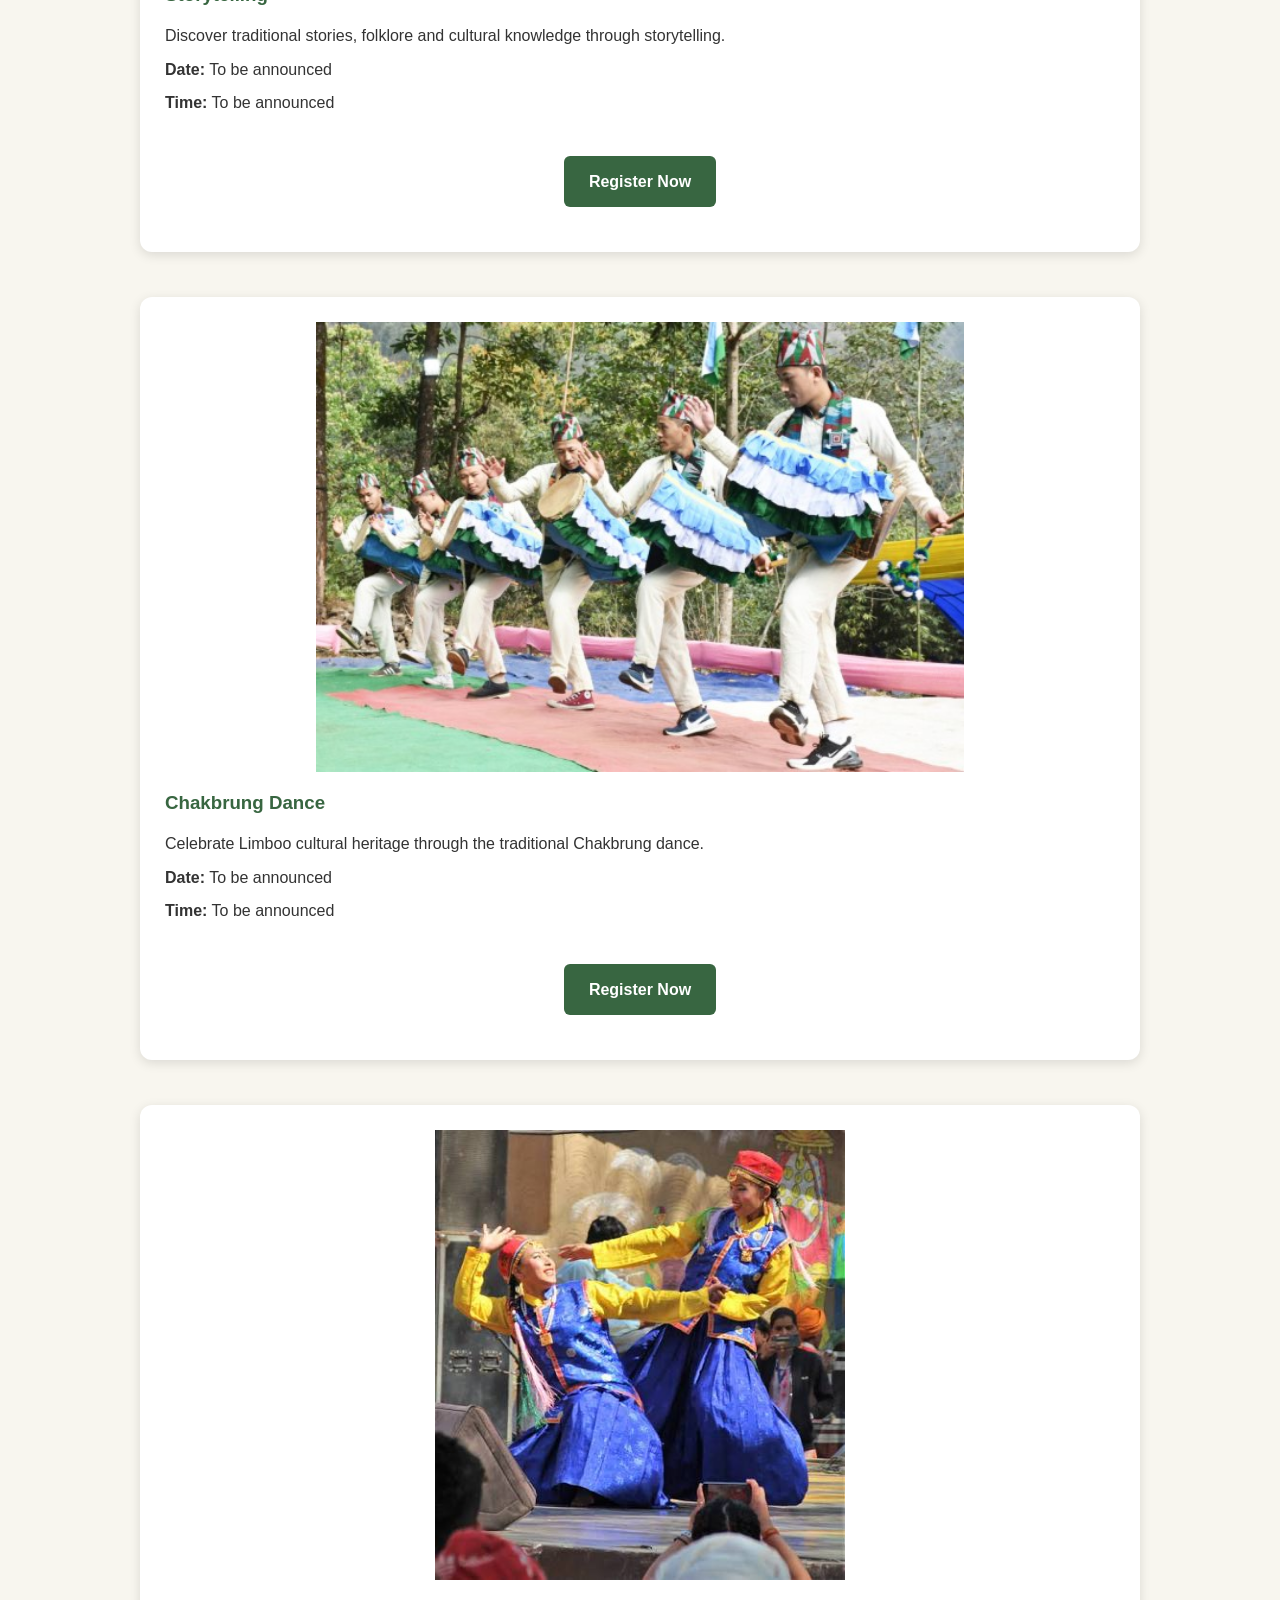
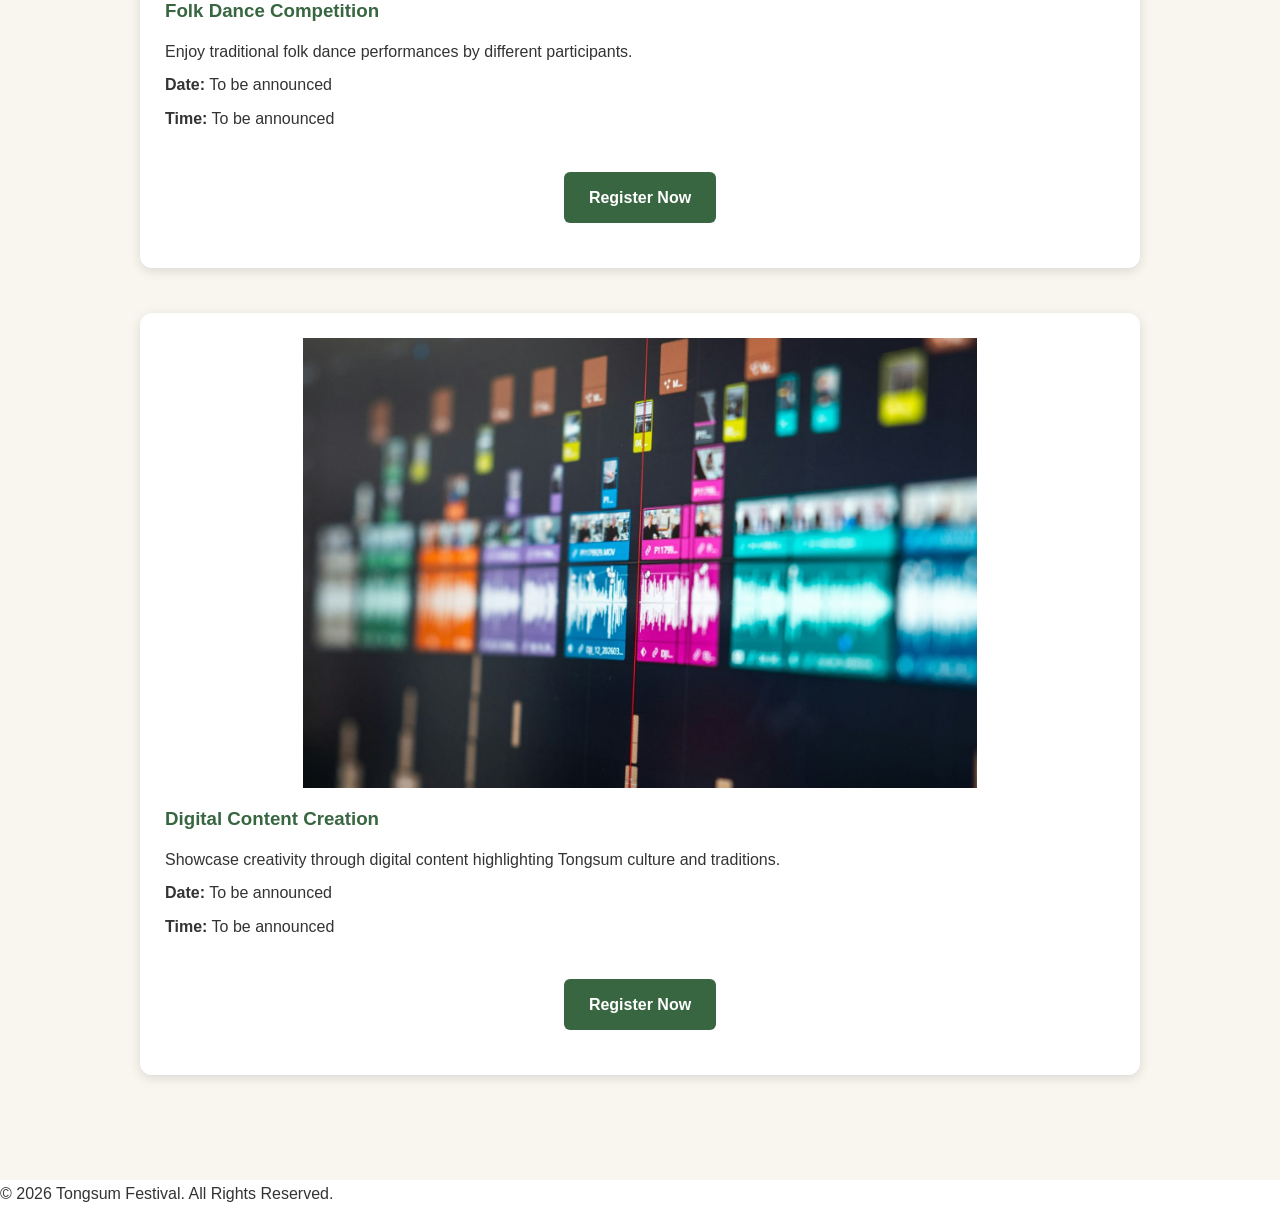
==== commit eaf5e896: "Update events.html" ====
--- a/events.html
+++ b/events.html
@@ -47,8 +47,7 @@
                 <p>Participate in the Yambung XCM event as part
                    of the Tongsum Festival activities.</p>
 
-                <p><strong>Date:</strong> To be announced</p>
-                <p><strong>Time:</strong> To be announced</p>
+                <p><strong>Date:</strong> 03-12-2026</p>
                 <p><strong>Registration Fee:</strong> ₹1,500</p>
                 <p><strong>Registration:</strong> Participants must register to take part in the event.</p>
 
--- a/style.css
+++ b/style.css
@@ -596,4 +596,4 @@
     text-align: center;
     margin-top: 25px;
     margin-bottom: 20px;
-}+}
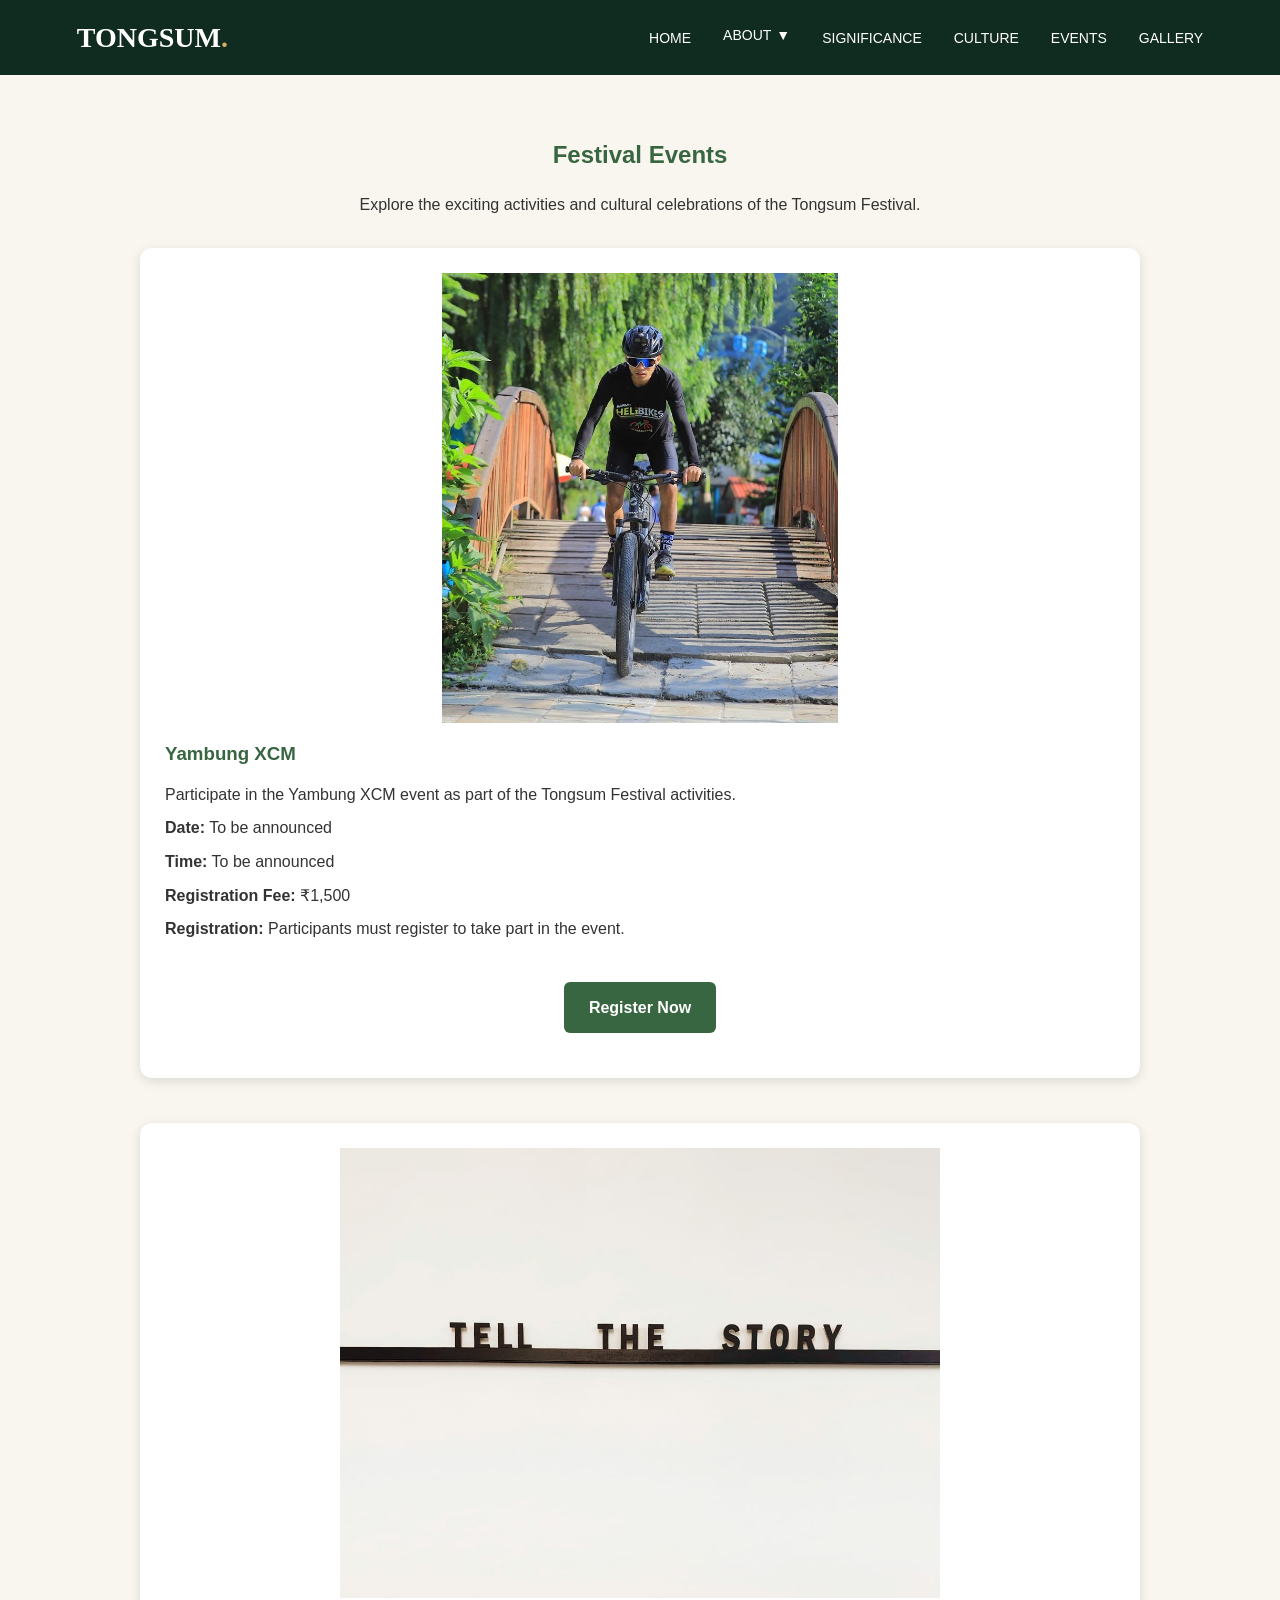
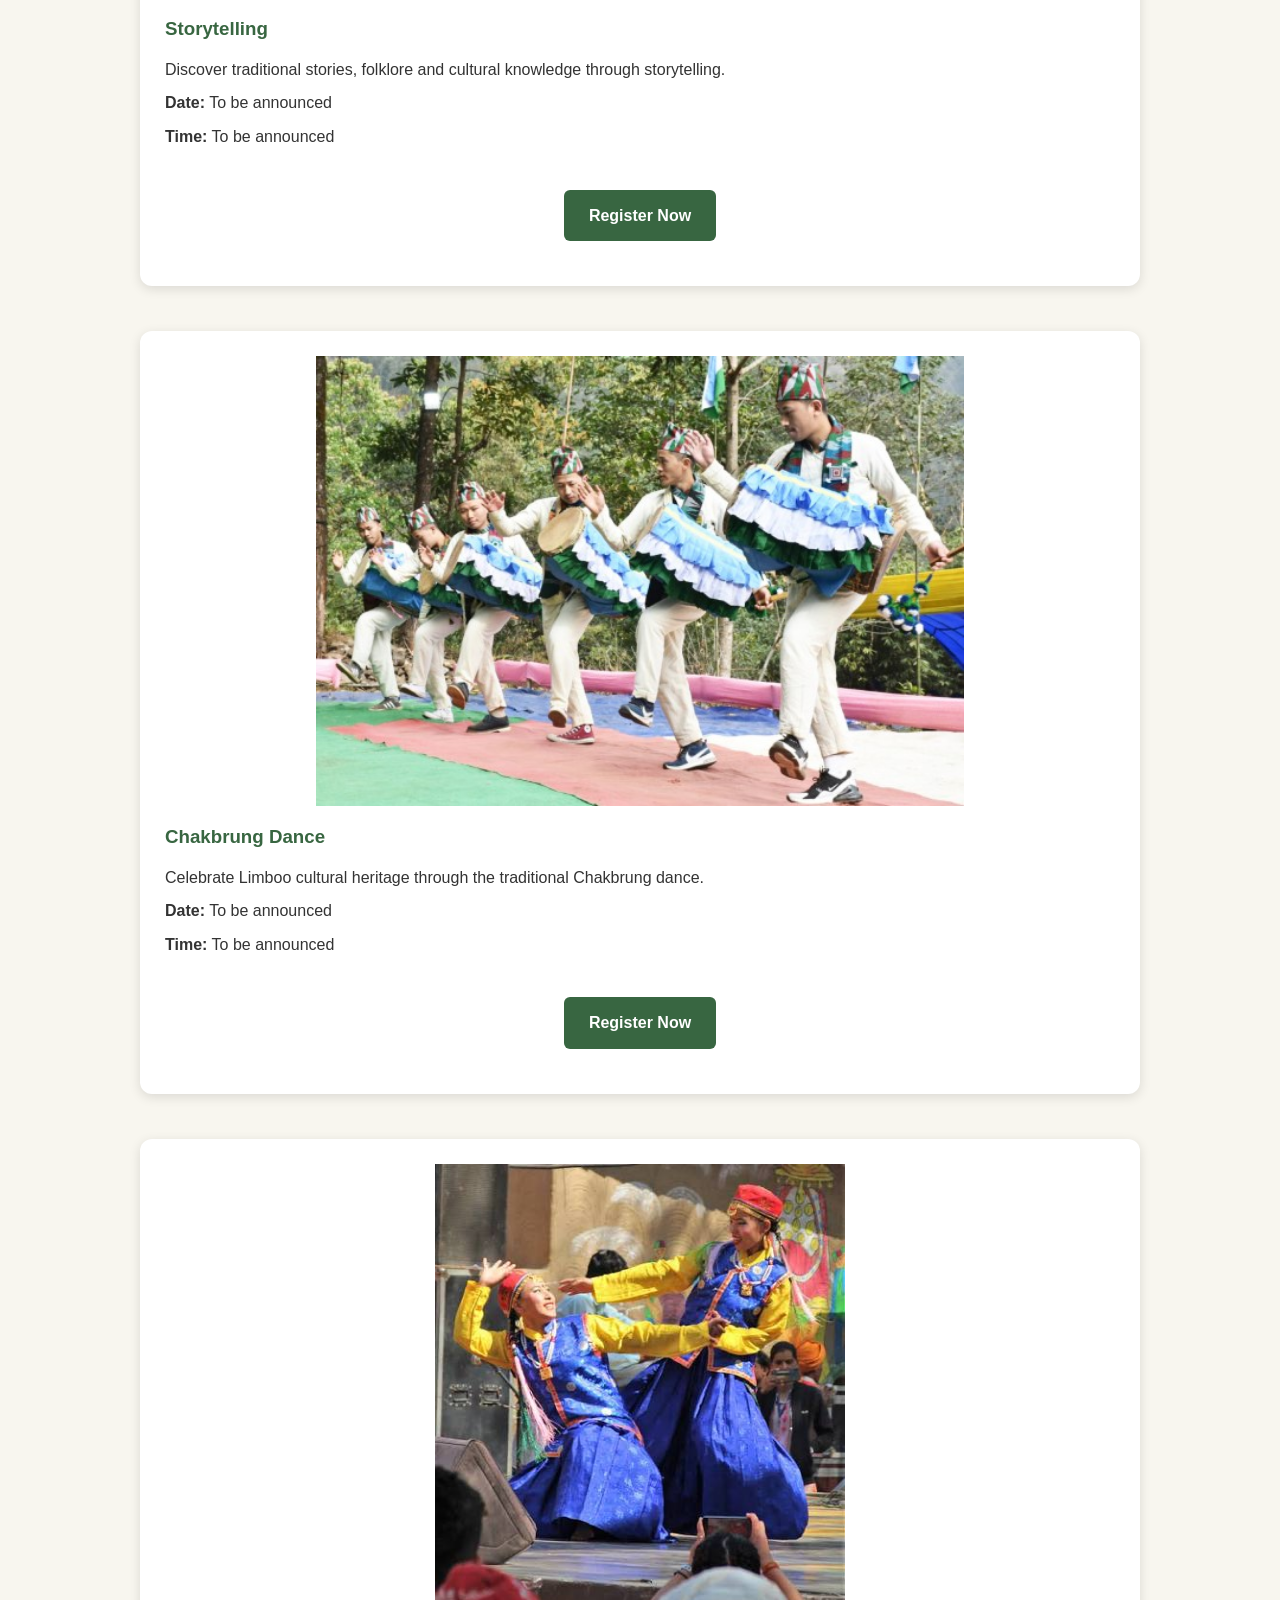
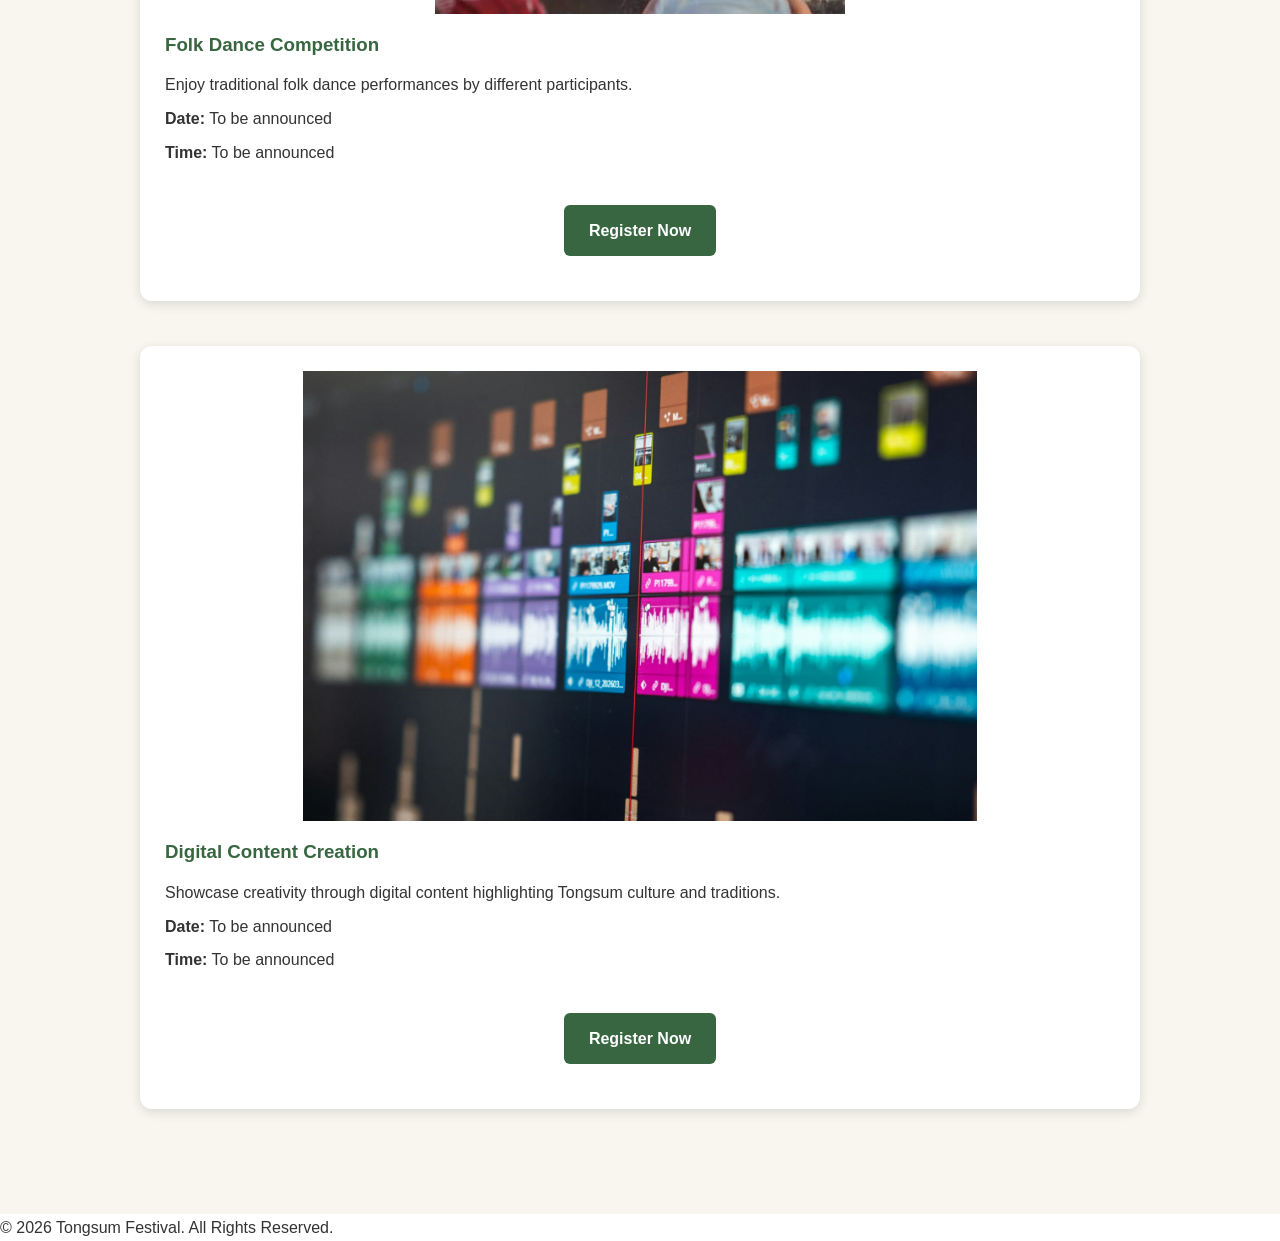
==== commit dcb38ea1: "update tongsum website" ====
--- a/events.html
+++ b/events.html
@@ -1,165 +1,218 @@
-
-<!DOCTYPE html>
-<html lang="en">
-
-<head>
-    <meta charset="UTF-8">
-    <meta name="viewport" content="width=device-width, initial-scale=1.0">
-    <title>Tongsum | Festival Events</title>
-    <link rel="stylesheet" href="style.css">
-</head>
-
-<body>
-
-    <!-- Header -->
-    <header class="header">
-        <div class="container navbar">
-            <a href="index.html" class="logo">
-                TONGSUM<span>.</span>
-            </a>
-
-            <nav>
-                <ul class="nav-links">
-                    <li><a href="index.html">Home</a></li>
-                    <li><a href="events.html">Events</a></li>
-                </ul>
-            </nav>
-        </div>
-    </header>
-
-    <main>
-        <section class="events-section">
-
-            <h2>Festival Events</h2>
-
-            <p>
-                Explore the exciting activities and cultural celebrations
-                of the Tongsum Festival.
-            </p>
-
-            <!-- Event 1 -->
-            <div class="event-card">
-
-                <img src="images/yambung-xcm.jpg" alt="Yambung XCM">
-
-                <h3>Yambung XCM</h3>
-
-                <p>Participate in the Yambung XCM event as part
-                   of the Tongsum Festival activities.</p>
-
-                <p><strong>Date:</strong> 03-12-2026</p>
-                <p><strong>Registration Fee:</strong> ₹1,500</p>
-                <p><strong>Registration:</strong> Participants must register to take part in the event.</p>
-
-                <div class="register-container">
-                    <a href="https://docs.google.com/forms/d/e/1FAIpQLSftrpKSOLo7Bh1quTeNrvME7EjL8x2INw-Up850yJGy06LkeA/viewform?usp=pp_url&entry.790058781=Yambung+XCM"
-                       target="_blank"
-                       class="register-btn">
-                        Register Now
-                    </a>
-                </div>
-
-            </div>
-
-            <!-- Event 2 -->
-            <div class="event-card">
-
-                <img src="images/storytelling.jpg" alt="Storytelling">
-
-                <h3>Storytelling</h3>
-
-                <p>Discover traditional stories, folklore and
-                   cultural knowledge through storytelling.</p>
-
-                <p><strong>Date:</strong> To be announced</p>
-                <p><strong>Time:</strong> To be announced</p>
-
-                <div class="register-container">
-                    <a href="https://docs.google.com/forms/d/e/1FAIpQLSftrpKSOLo7Bh1quTeNrvME7EjL8x2INw-Up850yJGy06LkeA/viewform?usp=pp_url&entry.790058781=Storytelling"
-                       target="_blank"
-                       class="register-btn">
-                        Register Now
-                    </a>
-                </div>
-
-            </div>
-
-            <!-- Event 3 -->
-            <div class="event-card">
-
-                <img src="images/chakbrung.jpg" alt="Chakbrung Dance">
-
-                <h3>Chakbrung Dance</h3>
-
-                <p>Celebrate Limboo cultural heritage through
-                   the traditional Chakbrung dance.</p>
-
-                <p><strong>Date:</strong> To be announced</p>
-                <p><strong>Time:</strong> To be announced</p>
-
-                <div class="register-container">
-                    <a href="https://docs.google.com/forms/d/e/1FAIpQLSftrpKSOLo7Bh1quTeNrvME7EjL8x2INw-Up850yJGy06LkeA/viewform?usp=pp_url&entry.790058781=Chakbrung+Dance"
-                       target="_blank"
-                       class="register-btn">
-                        Register Now
-                    </a>
-                </div>
-
-            </div>
-
-            <!-- Event 4 -->
-            <div class="event-card">
-
-                <img src="images/folk-dance.jpg" alt="Folk Dance Competition">
-
-                <h3>Folk Dance Competition</h3>
-
-                <p>Enjoy traditional folk dance performances
-                   by different participants.</p>
-
-                <p><strong>Date:</strong> To be announced</p>
-                <p><strong>Time:</strong> To be announced</p>
-
-                <div class="register-container">
-                    <a href="https://docs.google.com/forms/d/e/1FAIpQLSftrpKSOLo7Bh1quTeNrvME7EjL8x2INw-Up850yJGy06LkeA/viewform?usp=pp_url&entry.790058781=Folk+Dance+Competition"
-                       target="_blank"
-                       class="register-btn">
-                        Register Now
-                    </a>
-                </div>
-
-            </div>
-
-            <!-- Event 5 -->
-            <div class="event-card">
-
-                <img src="images/digital-content.jpg" alt="Digital Content Creation">
-
-                <h3>Digital Content Creation</h3>
-
-                <p>Showcase creativity through digital content
-                   highlighting Tongsum culture and traditions.</p>
-
-                <p><strong>Date:</strong> To be announced</p>
-                <p><strong>Time:</strong> To be announced</p>
-
-                <div class="register-container">
-                    <a href="https://docs.google.com/forms/d/e/1FAIpQLSftrpKSOLo7Bh1quTeNrvME7EjL8x2INw-Up850yJGy06LkeA/viewform?usp=pp_url&entry.790058781=Digital+Content+Creation"
-                       target="_blank"
-                       class="register-btn">
-                        Register Now
-                    </a>
-                </div>
-
-            </div>
-
-        </section>
-    </main>
-
-    <!-- Footer -->
-    <footer>
-        <p>&copy; 2026 Tongsum Festival. All Rights Reserved.</p>
-    </footer>
-
-</body>
-</html>
+
+<!DOCTYPE html>
+<html lang="en">
+
+<head>
+    <meta charset="UTF-8">
+    <meta name="viewport" content="width=device-width, initial-scale=1.0">
+    <title>Tongsum | Festival Events</title>
+    <link rel="stylesheet" href="style.css">
+</head>
+
+<body>
+
+   
+<!-- NAVIGATION -->
+<header class="header">
+    <nav class="navbar container">
+
+        <a href="index.html#HOME" class="logo">TONGSUM<span>.</span></a>
+
+        <button class="menu-toggle" id="menuToggle"
+                aria-label="Toggle navigation" aria-expanded="false">
+            ☰
+        </button>
+
+        <ul class="nav-links" id="navLinks">
+
+            <li>
+                <a href="index.html#HOME">HOME</a>
+            </li>
+
+            <!-- ABOUT BUTTON WITH DROPDOWN -->
+            <li class="dropdown">
+                <div class="about-nav">
+
+                    <a href="index.html#about">ABOUT</a>
+
+                    <details>
+                        <summary>▼</summary>
+
+                        <ul class="dropdown-menu">
+
+                            <li>
+                                <a href="dtdc-members.html">DTDC MEMBERS 2026</a>
+                            </li>
+
+                            <li>
+                                <a href="village-tourism.html">
+                                    2ND ANNUAL TONGSUM VILLAGE TOURISM FESTIVAL
+                                </a>
+                            </li>
+
+                        </ul>
+
+                    </details>
+
+                </div>
+            </li>
+
+            <li>
+                <a href="index.html#significance">SIGNIFICANCE</a>
+            </li>
+
+            <li>
+                <a href="index.html#culture">CULTURE</a>
+            </li>
+
+            <li>
+                <a href="events.html">EVENTS</a>
+            </li>
+
+            <li>
+                <a href="index.html#gallery">GALLERY</a>
+            </li>
+
+        </ul>
+
+    </nav>
+</header>
+
+
+    <main>
+        <section class="events-section">
+
+            <h2>Festival Events</h2>
+
+            <p>
+                Explore the exciting activities and cultural celebrations
+                of the Tongsum Festival.
+            </p>
+
+            <!-- Event 1 -->
+            <div class="event-card">
+
+                <img src="images/yambung-xcm.jpg" alt="Yambung XCM">
+
+                <h3>Yambung XCM</h3>
+
+                <p>Participate in the Yambung XCM event as part
+                   of the Tongsum Festival activities.</p>
+
+                <p><strong>Date:</strong> To be announced</p>
+                <p><strong>Time:</strong> To be announced</p>
+                <p><strong>Registration Fee:</strong> ₹1,500</p>
+                <p><strong>Registration:</strong> Participants must register to take part in the event.</p>
+
+                <div class="register-container">
+                    <a href="https://docs.google.com/forms/d/e/1FAIpQLSftrpKSOLo7Bh1quTeNrvME7EjL8x2INw-Up850yJGy06LkeA/viewform?usp=pp_url&entry.790058781=Yambung+XCM"
+                       target="_blank"
+                       class="register-btn">
+                        Register Now
+                    </a>
+                </div>
+
+            </div>
+
+            <!-- Event 2 -->
+            <div class="event-card">
+
+                <img src="images/storytelling.jpg" alt="Storytelling">
+
+                <h3>Storytelling</h3>
+
+                <p>Discover traditional stories, folklore and
+                   cultural knowledge through storytelling.</p>
+
+                <p><strong>Date:</strong> To be announced</p>
+                <p><strong>Time:</strong> To be announced</p>
+
+                <div class="register-container">
+                    <a href="https://docs.google.com/forms/d/e/1FAIpQLSftrpKSOLo7Bh1quTeNrvME7EjL8x2INw-Up850yJGy06LkeA/viewform?usp=pp_url&entry.790058781=Storytelling"
+                       target="_blank"
+                       class="register-btn">
+                        Register Now
+                    </a>
+                </div>
+
+            </div>
+
+            <!-- Event 3 -->
+            <div class="event-card">
+
+                <img src="images/chakbrung.jpg" alt="Chakbrung Dance">
+
+                <h3>Chakbrung Dance</h3>
+
+                <p>Celebrate Limboo cultural heritage through
+                   the traditional Chakbrung dance.</p>
+
+                <p><strong>Date:</strong> To be announced</p>
+                <p><strong>Time:</strong> To be announced</p>
+
+                <div class="register-container">
+                    <a href="https://docs.google.com/forms/d/e/1FAIpQLSftrpKSOLo7Bh1quTeNrvME7EjL8x2INw-Up850yJGy06LkeA/viewform?usp=pp_url&entry.790058781=Chakbrung+Dance"
+                       target="_blank"
+                       class="register-btn">
+                        Register Now
+                    </a>
+                </div>
+
+            </div>
+
+            <!-- Event 4 -->
+            <div class="event-card">
+
+                <img src="images/folk-dance.jpg" alt="Folk Dance Competition">
+
+                <h3>Folk Dance Competition</h3>
+
+                <p>Enjoy traditional folk dance performances
+                   by different participants.</p>
+
+                <p><strong>Date:</strong> To be announced</p>
+                <p><strong>Time:</strong> To be announced</p>
+
+                <div class="register-container">
+                    <a href="https://docs.google.com/forms/d/e/1FAIpQLSftrpKSOLo7Bh1quTeNrvME7EjL8x2INw-Up850yJGy06LkeA/viewform?usp=pp_url&entry.790058781=Folk+Dance+Competition"
+                       target="_blank"
+                       class="register-btn">
+                        Register Now
+                    </a>
+                </div>
+
+            </div>
+
+            <!-- Event 5 -->
+            <div class="event-card">
+
+                <img src="images/digital-content.jpg" alt="Digital Content Creation">
+
+                <h3>Digital Content Creation</h3>
+
+                <p>Showcase creativity through digital content
+                   highlighting Tongsum culture and traditions.</p>
+
+                <p><strong>Date:</strong> To be announced</p>
+                <p><strong>Time:</strong> To be announced</p>
+
+                <div class="register-container">
+                    <a href="https://docs.google.com/forms/d/e/1FAIpQLSftrpKSOLo7Bh1quTeNrvME7EjL8x2INw-Up850yJGy06LkeA/viewform?usp=pp_url&entry.790058781=Digital+Content+Creation"
+                       target="_blank"
+                       class="register-btn">
+                        Register Now
+                    </a>
+                </div>
+
+            </div>
+
+        </section>
+    </main>
+
+    <!-- Footer -->
+    <footer>
+        <p>&copy; 2026 Tongsum Festival. All Rights Reserved.</p>
+    </footer>
+
+</body>
+</html>
--- a/style.css
+++ b/style.css
@@ -1,599 +1,685 @@
-
-/* GENERAL SETTINGS */
-* {
-    margin: 0;
-    padding: 0;
-    box-sizing: border-box;
-    scroll-behavior: smooth;
-}
-
-:root {
-    --green: #173e2b;
-    --dark-green: #102c20;
-    --gold: #d6ad61;
-    --cream: #f8f6ef;
-    --text: #333;
-}
-
-body {
-    font-family: 'DM Sans', sans-serif;
-    color: var(--text);
-    line-height: 1.7;
-    background: #fff;
-}
-
-.container {
-    width: 88%;
-    max-width: 1200px;
-    margin: auto;
-}
-
-img {
-    width: 100%;
-    display: block;
-    object-fit: cover;
-}
-
-a {
-    text-decoration: none;
-}
-
-
-/* NAVIGATION */
-.header {
-    background: var(--dark-green);
-    position: sticky;
-    top: 0;
-    z-index: 1000;
-}
-
-.navbar {
-    min-height: 75px;
-    display: flex;
-    justify-content: space-between;
-    align-items: center;
-}
-
-.logo,
-.footer-logo {
-    font-family: 'Playfair Display', serif;
-    font-size: 28px;
-    font-weight: 700;
-    color: white;
-}
-
-.logo span,
-.footer-logo span {
-    color: var(--gold);
-}
-
-.nav-links {
-    display: flex;
-    gap: 32px;
-    list-style: none;
-}
-
-.nav-links a {
-    color: white;
-    font-size: 14px;
-    transition: 0.3s;
-}
-
-.nav-links a:hover {
-    color: var(--gold);
-}
-
-.menu-toggle {
-    display: none;
-    border: none;
-    background: transparent;
-    color: white;
-    font-size: 27px;
-    cursor: pointer;
-}
-
-
-/* HERO */
-.hero {
-    min-height: 650px;
-    background:
-        url("images/hero.jpg") center/cover no-repeat;
-    position: relative;
-    display: flex;
-    align-items: center;
-    color: white;
-}
-
-.hero-overlay {
-    position: absolute;
-    inset: 0;
-    background: linear-gradient(
-        90deg,
-        rgba(8, 30, 19, 0.88),
-        rgba(8, 30, 19, 0.35)
-    );
-}
-
-.hero-content {
-    position: relative;
-    z-index: 1;
-    padding-top: 60px;
-    padding-bottom: 60px;
-}
-
-.eyebrow {
-    color: var(--gold);
-    font-size: 12px;
-    font-weight: 700;
-    letter-spacing: 3px;
-    margin-bottom: 12px;
-}
-
-.hero h1 {
-    font-family: 'Playfair Display', serif;
-    font-size: clamp(65px, 10vw, 110px);
-    line-height: 1.1;
-    letter-spacing: 5px;
-}
-
-.hero h2 {
-    font-family: 'Playfair Display', serif;
-    font-size: clamp(23px, 4vw, 38px);
-    margin: 15px 0;
-}
-
-.hero-content > p:not(.eyebrow) {
-    max-width: 570px;
-    color: #eee;
-    margin-bottom: 30px;
-}
-
-.btn {
-    display: inline-block;
-    background: var(--gold);
-    color: var(--dark-green);
-    padding: 13px 28px;
-    border-radius: 4px;
-    font-weight: 700;
-    transition: 0.3s;
-}
-
-.btn:hover {
-    background: white;
-    transform: translateY(-3px);
-}
-
-
-/* COMMON SECTION */
-.section {
-    padding-top: 90px;
-    padding-bottom: 90px;
-}
-
-.section-heading {
-    text-align: center;
-    margin-bottom: 50px;
-}
-
-.section-heading h2 {
-    font-family: 'Playfair Display', serif;
-    font-size: clamp(29px, 4vw, 42px);
-    color: var(--green);
-}
-
-.heading-line {
-    display: block;
-    height: 3px;
-    width: 65px;
-    background: var(--gold);
-    margin: 17px auto;
-}
-
-.light h2 {
-    color: white;
-}
-
-
-/* ABOUT */
-.about-grid,
-.culture-grid {
-    display: grid;
-    grid-template-columns: 1fr 1fr;
-    align-items: center;
-    gap: 55px;
-}
-
-.about-image img,
-.culture-image img {
-    height: 400px;
-    border-radius: 8px;
-}
-
-.about-text h3,
-.culture-content h3 {
-    font-family: 'Playfair Display', serif;
-    font-size: 29px;
-    color: var(--green);
-    margin-bottom: 18px;
-}
-
-.about-text p,
-.culture-content p {
-    margin-bottom: 15px;
-    color: #666;
-}
-
-
-/* SIGNIFICANCE */
-.significance {
-    background: var(--green);
-}
-
-.cards {
-    display: grid;
-    grid-template-columns: repeat(4, 1fr);
-    gap: 22px;
-}
-
-.info-card {
-    background: rgba(255,255,255,0.08);
-    border: 1px solid rgba(255,255,255,0.15);
-    border-radius: 8px;
-    padding: 30px 22px;
-    text-align: center;
-    color: white;
-    transition: 0.3s;
-}
-
-.info-card:hover {
-    transform: translateY(-8px);
-    background: rgba(255,255,255,0.14);
-}
-
-.card-icon {
-    font-size: 42px;
-    margin-bottom: 15px;
-}
-
-.info-card h3 {
-    color: var(--gold);
-    margin-bottom: 12px;
-    font-family: 'Playfair Display', serif;
-    font-size: 22px;
-}
-
-.info-card p {
-    color: #e3e8e3;
-    font-size: 14px;
-}
-
-
-/* CULTURE */
-.culture-grid {
-    grid-template-columns: 1fr 1fr;
-}
-
-
-/* TRADITIONS */
-.traditions {
-    background: var(--dark-green);
-}
-
-.tradition-grid {
-    display: grid;
-    grid-template-columns: repeat(3, 1fr);
-    gap: 25px;
-}
-
-.tradition-item {
-    overflow: hidden;
-    border-radius: 8px;
-    background: white;
-}
-
-.tradition-item img {
-    height: 250px;
-    transition: 0.5s;
-}
-
-.tradition-item:hover img {
-    transform: scale(1.06);
-}
-
-.tradition-caption {
-    padding: 22px;
-}
-
-.tradition-caption h3 {
-    color: var(--green);
-    font-family: 'Playfair Display', serif;
-    margin-bottom: 8px;
-}
-
-.tradition-caption p {
-    font-size: 14px;
-    color: #666;
-}
-
-
-/* QUOTE */
-.quote-section {
-    background: var(--cream);
-    padding: 75px 0;
-    text-align: center;
-}
-
-.quote-mark {
-    color: var(--gold);
-    font-family: Georgia, serif;
-    font-size: 90px;
-    line-height: 1;
-}
-
-.quote-section h2 {
-    max-width: 800px;
-    margin: auto;
-    font-family: 'Playfair Display', serif;
-    font-size: clamp(25px, 4vw, 39px);
-    color: var(--green);
-}
-
-.quote-subtitle {
-    color: #98783c;
-    letter-spacing: 2px;
-    margin-top: 20px;
-    font-size: 12px;
-    font-weight: 700;
-}
-
-
-/* GALLERY */
-.gallery-intro {
-    color: #777;
-    margin-top: 12px;
-}
-
-.gallery-grid {
-    display: grid;
-    grid-template-columns: repeat(2, 1fr);
-    gap: 20px;
-}
-
-.gallery-grid img {
-    height: 300px;
-    border-radius: 8px;
-    transition: 0.3s;
-}
-
-.gallery-grid img:hover {
-    transform: scale(1.02);
-}
-
-
-/* FOOTER */
-.footer {
-    background: #0b2017;
-    color: white;
-    padding-top: 55px;
-}
-
-.footer-content {
-    display: flex;
-    justify-content: space-between;
-    gap: 40px;
-    padding-bottom: 40px;
-}
-
-.footer-content > div:first-child {
-    max-width: 350px;
-}
-
-.footer-content p {
-    color: #c4cec7;
-    margin-top: 15px;
-}
-
-.footer-links {
-    display: flex;
-    flex-direction: column;
-    gap: 8px;
-}
-
-.footer-links h3 {
-    color: var(--gold);
-    margin-bottom: 10px;
-}
-
-.footer-links a {
-    color: #c4cec7;
-}
-
-.footer-links a:hover {
-    color: var(--gold);
-}
-
-.copyright {
-    border-top: 1px solid #34473c;
-    padding: 20px;
-    text-align: center;
-    color: #aebbb2;
-    font-size: 13px;
-}
-
-
-/* RESPONSIVE DESIGN */
-@media (max-width: 900px) {
-
-    .cards {
-        grid-template-columns: repeat(2, 1fr);
-    }
-
-    .about-grid,
-    .culture-grid {
-        gap: 30px;
-    }
-
-    .nav-links {
-        gap: 17px;
-    }
-}
-
-
-@media (max-width: 650px) {
-
-    .container {
-        width: 90%;
-    }
-
-    .navbar {
-        min-height: 65px;
-    }
-
-    .menu-toggle {
-        display: block;
-    }
-
-    .nav-links {
-        display: none;
-        position: absolute;
-        top: 65px;
-        left: 0;
-        width: 100%;
-        background: var(--dark-green);
-        flex-direction: column;
-        padding: 20px 5%;
-        gap: 18px;
-    }
-
-    .nav-links.active {
-        display: flex;
-    }
-
-    .hero {
-        min-height: 570px;
-        background-position: center;
-    }
-
-    .hero h1 {
-        letter-spacing: 2px;
-    }
-
-    .section {
-        padding-top: 65px;
-        padding-bottom: 65px;
-    }
-
-    .about-grid,
-    .culture-grid {
-        grid-template-columns: 1fr;
-    }
-
-    .about-image img,
-    .culture-image img {
-        height: 280px;
-    }
-
-    .cards {
-        grid-template-columns: 1fr;
-    }
-
-    .tradition-grid {
-        grid-template-columns: 1fr;
-    }
-
-    .gallery-grid {
-        grid-template-columns: 1fr;
-    }
-
-    .gallery-grid img {
-        height: 250px;
-    }
-
-    .footer-content {
-        flex-direction: column;
-    }
-}
-
-
-/* Events Page */
-
-.events-section {
-    padding: 60px 8%;
-    text-align: center;
-    background: var(--cream);
-    min-height: 100vh;
-}
-
-.events-section h2 {
-    color: #386641;
-    margin-bottom: 15px;
-}
-
-.events-section > p {
-    margin-bottom: 30px;
-}
-
-.event-card {
-    background: #ffffff;
-    padding: 25px;
-    margin: 30px auto 45px;
-    max-width: 1000px;
-    border-radius: 12px;
-    box-shadow: 0 3px 12px rgba(0, 0, 0, 0.12);
-    text-align: left;
-    display: flow-root;
-}
-
-.event-card img {
-    width: 100%;
-    height: auto;
-    max-height: 450px;
-    object-fit: contain;
-    border-radius: 10px;
-    margin-bottom: 15px;
-}
-
-.event-card h3 {
-    color: #386641;
-    margin-bottom: 12px;
-}
-
-.event-card p {
-    margin: 8px 0;
-    line-height: 1.6;
-}
-
-@media (max-width: 600px) {
-    .events-section {
-        padding: 25px 5%;
-    }
-
-    .event-card img {
-        height: 200px;
-    }
-}
-
-/* Registration Button */
-
-.register-btn {
-    display: inline-block;
-    background-color: #386641;
-    color: white;
-    padding: 12px 25px;
-    border-radius: 6px;
-    text-decoration: none;
-    font-weight: bold;
-    margin-top: 15px;
-    transition: 0.3s;
-}
-
-.register-btn:hover {
-    background-color: #25482d;
-    transform: translateY(-2px);
-}
-
-.register-container {
-    text-align: center;
-    margin-top: 25px;
-    margin-bottom: 20px;
-}
+
+/* GENERAL SETTINGS */
+* {
+    margin: 0;
+    padding: 0;
+    box-sizing: border-box;
+    scroll-behavior: smooth;
+}
+
+:root {
+    --green: #173e2b;
+    --dark-green: #102c20;
+    --gold: #d6ad61;
+    --cream: #f8f6ef;
+    --text: #333;
+}
+
+body {
+    font-family: 'DM Sans', sans-serif;
+    color: var(--text);
+    line-height: 1.7;
+    background: #fff;
+}
+
+.container {
+    width: 88%;
+    max-width: 1200px;
+    margin: auto;
+}
+
+img {
+    width: 100%;
+    display: block;
+    object-fit: cover;
+}
+
+a {
+    text-decoration: none;
+}
+
+
+/* NAVIGATION */
+.header {
+    background: var(--dark-green);
+    position: sticky;
+    top: 0;
+    z-index: 1000;
+}
+
+.navbar {
+    min-height: 75px;
+    display: flex;
+    justify-content: space-between;
+    align-items: center;
+}
+
+.logo,
+.footer-logo {
+    font-family: 'Playfair Display', serif;
+    font-size: 28px;
+    font-weight: 700;
+    color: white;
+}
+
+.logo span,
+.footer-logo span {
+    color: var(--gold);
+}
+
+.nav-links {
+    display: flex;
+    gap: 32px;
+    list-style: none;
+}
+
+.nav-links a {
+    color: white;
+    font-size: 14px;
+    font-weight: 400;
+    transition: 0.3s;
+}
+
+.nav-links a:hover {
+    color: var(--gold);
+}
+
+.menu-toggle {
+    display: none;
+    border: none;
+    background: transparent;
+    color: white;
+    font-size: 27px;
+    cursor: pointer;
+}
+
+
+/* ABOUT BUTTON AND DROPDOWN */
+.dropdown {
+    position: relative;
+}
+
+.about-nav {
+    display: flex;
+    align-items: center;
+    gap: 5px;
+}
+
+.about-nav > a {
+    color: white;
+    font-size: 14px;
+    font-weight: 400;
+}
+
+.about-nav details {
+    position: relative;
+}
+
+.about-nav details summary {
+    cursor: pointer;
+    list-style: none;
+    color: white;
+    font-size: 14px;
+    font-weight: 400;
+    transition: 0.3s;
+}
+
+.about-nav details summary:hover {
+    color: var(--gold);
+}
+
+.about-nav details summary::-webkit-details-marker {
+    display: none;
+}
+
+.dropdown-menu {
+    display: none;
+    position: absolute;
+    top: 100%;
+    left: 0;
+    min-width: 260px;
+    background: #ffffff;
+    padding: 10px 0;
+    margin: 0;
+    list-style: none;
+    box-shadow: 0 4px 12px rgba(0,0,0,0.15);
+    border-radius: 8px;
+    z-index: 1000;
+}
+
+.about-nav details[open] .dropdown-menu {
+    display: block;
+}
+
+.dropdown-menu li a {
+    display: block;
+    padding: 10px 15px;
+    color: #386641;
+    text-decoration: none;
+    font-size: 14px;
+    font-weight: 400;
+}
+
+.dropdown-menu li a:hover {
+    background: #f5f5ed;
+    color: var(--green);
+}
+
+
+/* HERO */
+.hero {
+    min-height: 650px;
+    background:
+        url("images/hero.jpg") center/cover no-repeat;
+    position: relative;
+    display: flex;
+    align-items: center;
+    color: white;
+}
+
+.hero-overlay {
+    position: absolute;
+    inset: 0;
+    background: linear-gradient(
+        90deg,
+        rgba(8, 30, 19, 0.88),
+        rgba(8, 30, 19, 0.35)
+    );
+}
+
+.hero-content {
+    position: relative;
+    z-index: 1;
+    padding-top: 60px;
+    padding-bottom: 60px;
+}
+
+.eyebrow {
+    color: var(--gold);
+    font-size: 12px;
+    font-weight: 700;
+    letter-spacing: 3px;
+    margin-bottom: 12px;
+}
+
+.hero h1 {
+    font-family: 'Playfair Display', serif;
+    font-size: clamp(65px, 10vw, 110px);
+    line-height: 1.1;
+    letter-spacing: 5px;
+}
+
+.hero h2 {
+    font-family: 'Playfair Display', serif;
+    font-size: clamp(23px, 4vw, 38px);
+    margin: 15px 0;
+}
+
+.hero-content > p:not(.eyebrow) {
+    max-width: 570px;
+    color: #eee;
+    margin-bottom: 30px;
+}
+
+.btn {
+    display: inline-block;
+    background: var(--gold);
+    color: var(--dark-green);
+    padding: 13px 28px;
+    border-radius: 4px;
+    font-weight: 700;
+    transition: 0.3s;
+}
+
+.btn:hover {
+    background: white;
+    transform: translateY(-3px);
+}
+
+
+/* COMMON SECTION */
+.section {
+    padding-top: 90px;
+    padding-bottom: 90px;
+}
+
+.section-heading {
+    text-align: center;
+    margin-bottom: 50px;
+}
+
+.section-heading h2 {
+    font-family: 'Playfair Display', serif;
+    font-size: clamp(29px, 4vw, 42px);
+    color: var(--green);
+}
+
+.heading-line {
+    display: block;
+    height: 3px;
+    width: 65px;
+    background: var(--gold);
+    margin: 17px auto;
+}
+
+.light h2 {
+    color: white;
+}
+
+
+/* ABOUT */
+.about-grid,
+.culture-grid {
+    display: grid;
+    grid-template-columns: 1fr 1fr;
+    align-items: center;
+    gap: 55px;
+}
+
+.about-image img,
+.culture-image img {
+    height: 400px;
+    border-radius: 8px;
+}
+
+.about-text h3,
+.culture-content h3 {
+    font-family: 'Playfair Display', serif;
+    font-size: 29px;
+    color: var(--green);
+    margin-bottom: 18px;
+}
+
+.about-text p,
+.culture-content p {
+    margin-bottom: 15px;
+    color: #666;
+}
+
+
+/* SIGNIFICANCE */
+.significance {
+    background: var(--green);
+}
+
+.cards {
+    display: grid;
+    grid-template-columns: repeat(4, 1fr);
+    gap: 22px;
+}
+
+.info-card {
+    background: rgba(255,255,255,0.08);
+    border: 1px solid rgba(255,255,255,0.15);
+    border-radius: 8px;
+    padding: 30px 22px;
+    text-align: center;
+    color: white;
+    transition: 0.3s;
+}
+
+.info-card:hover {
+    transform: translateY(-8px);
+    background: rgba(255,255,255,0.14);
+}
+
+.card-icon {
+    font-size: 42px;
+    margin-bottom: 15px;
+}
+
+.info-card h3 {
+    color: var(--gold);
+    margin-bottom: 12px;
+    font-family: 'Playfair Display', serif;
+    font-size: 22px;
+}
+
+.info-card p {
+    color: #e3e8e3;
+    font-size: 14px;
+}
+
+
+/* CULTURE */
+.culture-grid {
+    grid-template-columns: 1fr 1fr;
+}
+
+
+/* TRADITIONS */
+.traditions {
+    background: var(--dark-green);
+}
+
+.tradition-grid {
+    display: grid;
+    grid-template-columns: repeat(3, 1fr);
+    gap: 25px;
+}
+
+.tradition-item {
+    overflow: hidden;
+    border-radius: 8px;
+    background: white;
+}
+
+.tradition-item img {
+    height: 250px;
+    transition: 0.5s;
+}
+
+.tradition-item:hover img {
+    transform: scale(1.06);
+}
+
+.tradition-caption {
+    padding: 22px;
+}
+
+.tradition-caption h3 {
+    color: var(--green);
+    font-family: 'Playfair Display', serif;
+    margin-bottom: 8px;
+}
+
+.tradition-caption p {
+    font-size: 14px;
+    color: #666;
+}
+
+
+/* QUOTE */
+.quote-section {
+    background: var(--cream);
+    padding: 75px 0;
+    text-align: center;
+}
+
+.quote-mark {
+    color: var(--gold);
+    font-family: Georgia, serif;
+    font-size: 90px;
+    line-height: 1;
+}
+
+.quote-section h2 {
+    max-width: 800px;
+    margin: auto;
+    font-family: 'Playfair Display', serif;
+    font-size: clamp(25px, 4vw, 39px);
+    color: var(--green);
+}
+
+.quote-subtitle {
+    color: #98783c;
+    letter-spacing: 2px;
+    margin-top: 20px;
+    font-size: 12px;
+    font-weight: 700;
+}
+
+
+/* GALLERY */
+.gallery-intro {
+    color: #777;
+    margin-top: 12px;
+}
+
+.gallery-grid {
+    display: grid;
+    grid-template-columns: repeat(2, 1fr);
+    gap: 20px;
+}
+
+.gallery-grid img {
+    height: 300px;
+    border-radius: 8px;
+    transition: 0.3s;
+}
+
+.gallery-grid img:hover {
+    transform: scale(1.02);
+}
+
+
+/* FOOTER */
+.footer {
+    background: #0b2017;
+    color: white;
+    padding-top: 55px;
+}
+
+.footer-content {
+    display: flex;
+    justify-content: space-between;
+    gap: 40px;
+    padding-bottom: 40px;
+}
+
+.footer-content > div:first-child {
+    max-width: 350px;
+}
+
+.footer-content p {
+    color: #c4cec7;
+    margin-top: 15px;
+}
+
+.footer-links {
+    display: flex;
+    flex-direction: column;
+    gap: 8px;
+}
+
+.footer-links h3 {
+    color: var(--gold);
+    margin-bottom: 10px;
+}
+
+.footer-links a {
+    color: #c4cec7;
+}
+
+.footer-links a:hover {
+    color: var(--gold);
+}
+
+.copyright {
+    border-top: 1px solid #34473c;
+    padding: 20px;
+    text-align: center;
+    color: #aebbb2;
+    font-size: 13px;
+}
+
+
+/* RESPONSIVE DESIGN */
+@media (max-width: 900px) {
+
+    .cards {
+        grid-template-columns: repeat(2, 1fr);
+    }
+
+    .about-grid,
+    .culture-grid {
+        gap: 30px;
+    }
+
+    .nav-links {
+        gap: 17px;
+    }
+}
+
+
+@media (max-width: 768px) {
+
+    .dropdown-menu {
+        position: static;
+        box-shadow: none;
+        margin-top: 8px;
+    }
+}
+
+
+@media (max-width: 650px) {
+
+    .container {
+        width: 90%;
+    }
+
+    .navbar {
+        min-height: 65px;
+    }
+
+    .menu-toggle {
+        display: block;
+    }
+
+    .nav-links {
+        display: none;
+        position: absolute;
+        top: 65px;
+        left: 0;
+        width: 100%;
+        background: var(--dark-green);
+        flex-direction: column;
+        padding: 20px 5%;
+        gap: 18px;
+    }
+
+    .nav-links.active {
+        display: flex;
+    }
+
+    .about-nav {
+        justify-content: flex-start;
+    }
+
+    .hero {
+        min-height: 570px;
+        background-position: center;
+    }
+
+    .hero h1 {
+        letter-spacing: 2px;
+    }
+
+    .section {
+        padding-top: 65px;
+        padding-bottom: 65px;
+    }
+
+    .about-grid,
+    .culture-grid {
+        grid-template-columns: 1fr;
+    }
+
+    .about-image img,
+    .culture-image img {
+        height: 280px;
+    }
+
+    .cards {
+        grid-template-columns: 1fr;
+    }
+
+    .tradition-grid {
+        grid-template-columns: 1fr;
+    }
+
+    .gallery-grid {
+        grid-template-columns: 1fr;
+    }
+
+    .gallery-grid img {
+        height: 250px;
+    }
+
+    .footer-content {
+        flex-direction: column;
+    }
+}
+
+
+/* EVENTS PAGE */
+.events-section {
+    padding: 60px 8%;
+    text-align: center;
+    background: var(--cream);
+    min-height: 100vh;
+}
+
+.events-section h2 {
+    color: #386641;
+    margin-bottom: 15px;
+}
+
+.events-section > p {
+    margin-bottom: 30px;
+}
+
+.event-card {
+    background: #ffffff;
+    padding: 25px;
+    margin: 30px auto 45px;
+    max-width: 1000px;
+    border-radius: 12px;
+    box-shadow: 0 3px 12px rgba(0, 0, 0, 0.12);
+    text-align: left;
+    display: flow-root;
+}
+
+.event-card img {
+    width: 100%;
+    height: auto;
+    max-height: 450px;
+    object-fit: contain;
+    border-radius: 10px;
+    margin-bottom: 15px;
+}
+
+.event-card h3 {
+    color: #386641;
+    margin-bottom: 12px;
+}
+
+.event-card p {
+    margin: 8px 0;
+    line-height: 1.6;
+}
+
+@media (max-width: 600px) {
+    .events-section {
+        padding: 25px 5%;
+    }
+
+    .event-card img {
+        height: 200px;
+    }
+}
+
+
+/* REGISTRATION BUTTON */
+.register-btn {
+    display: inline-block;
+    background-color: #386641;
+    color: white;
+    padding: 12px 25px;
+    border-radius: 6px;
+    text-decoration: none;
+    font-weight: bold;
+    margin-top: 15px;
+    transition: 0.3s;
+}
+
+.register-btn:hover {
+    background-color: #25482d;
+    transform: translateY(-2px);
+}
+
+.register-container {
+    text-align: center;
+    margin-top: 25px;
+    margin-bottom: 20px;
+}
